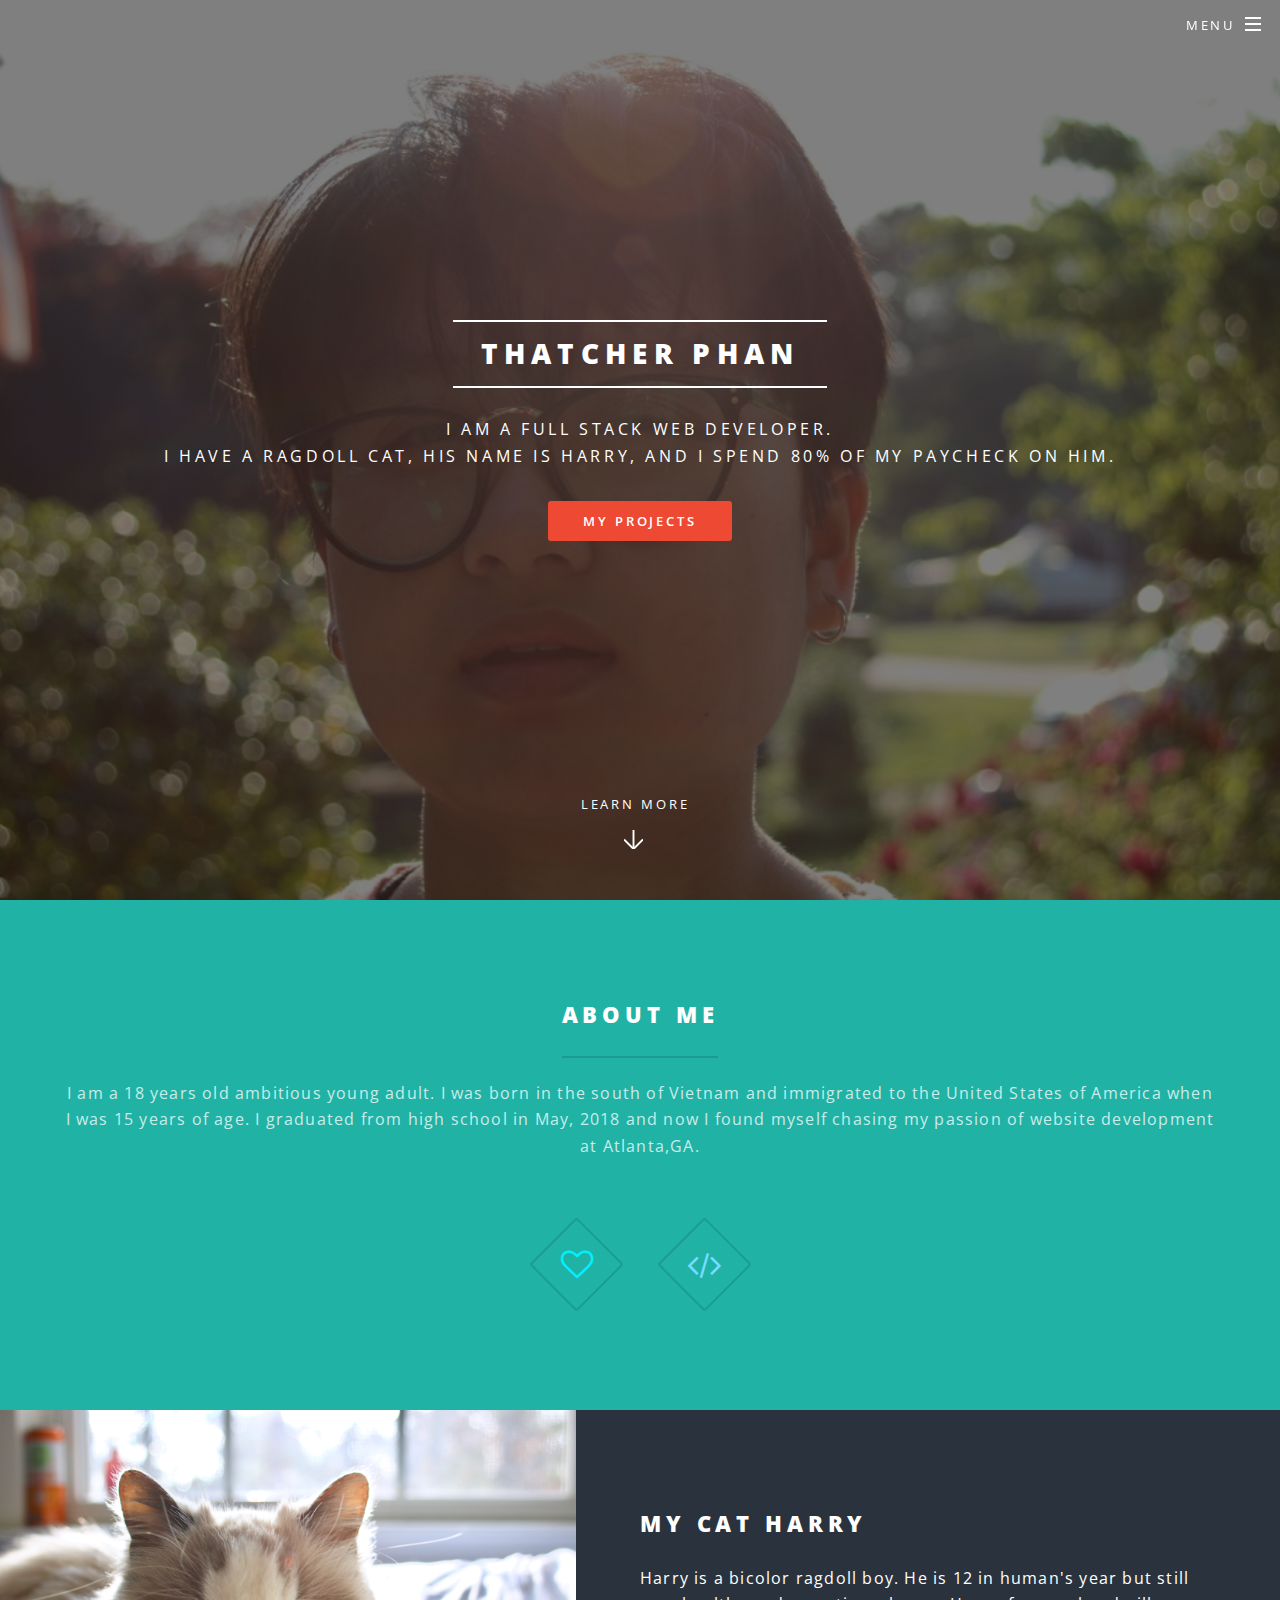
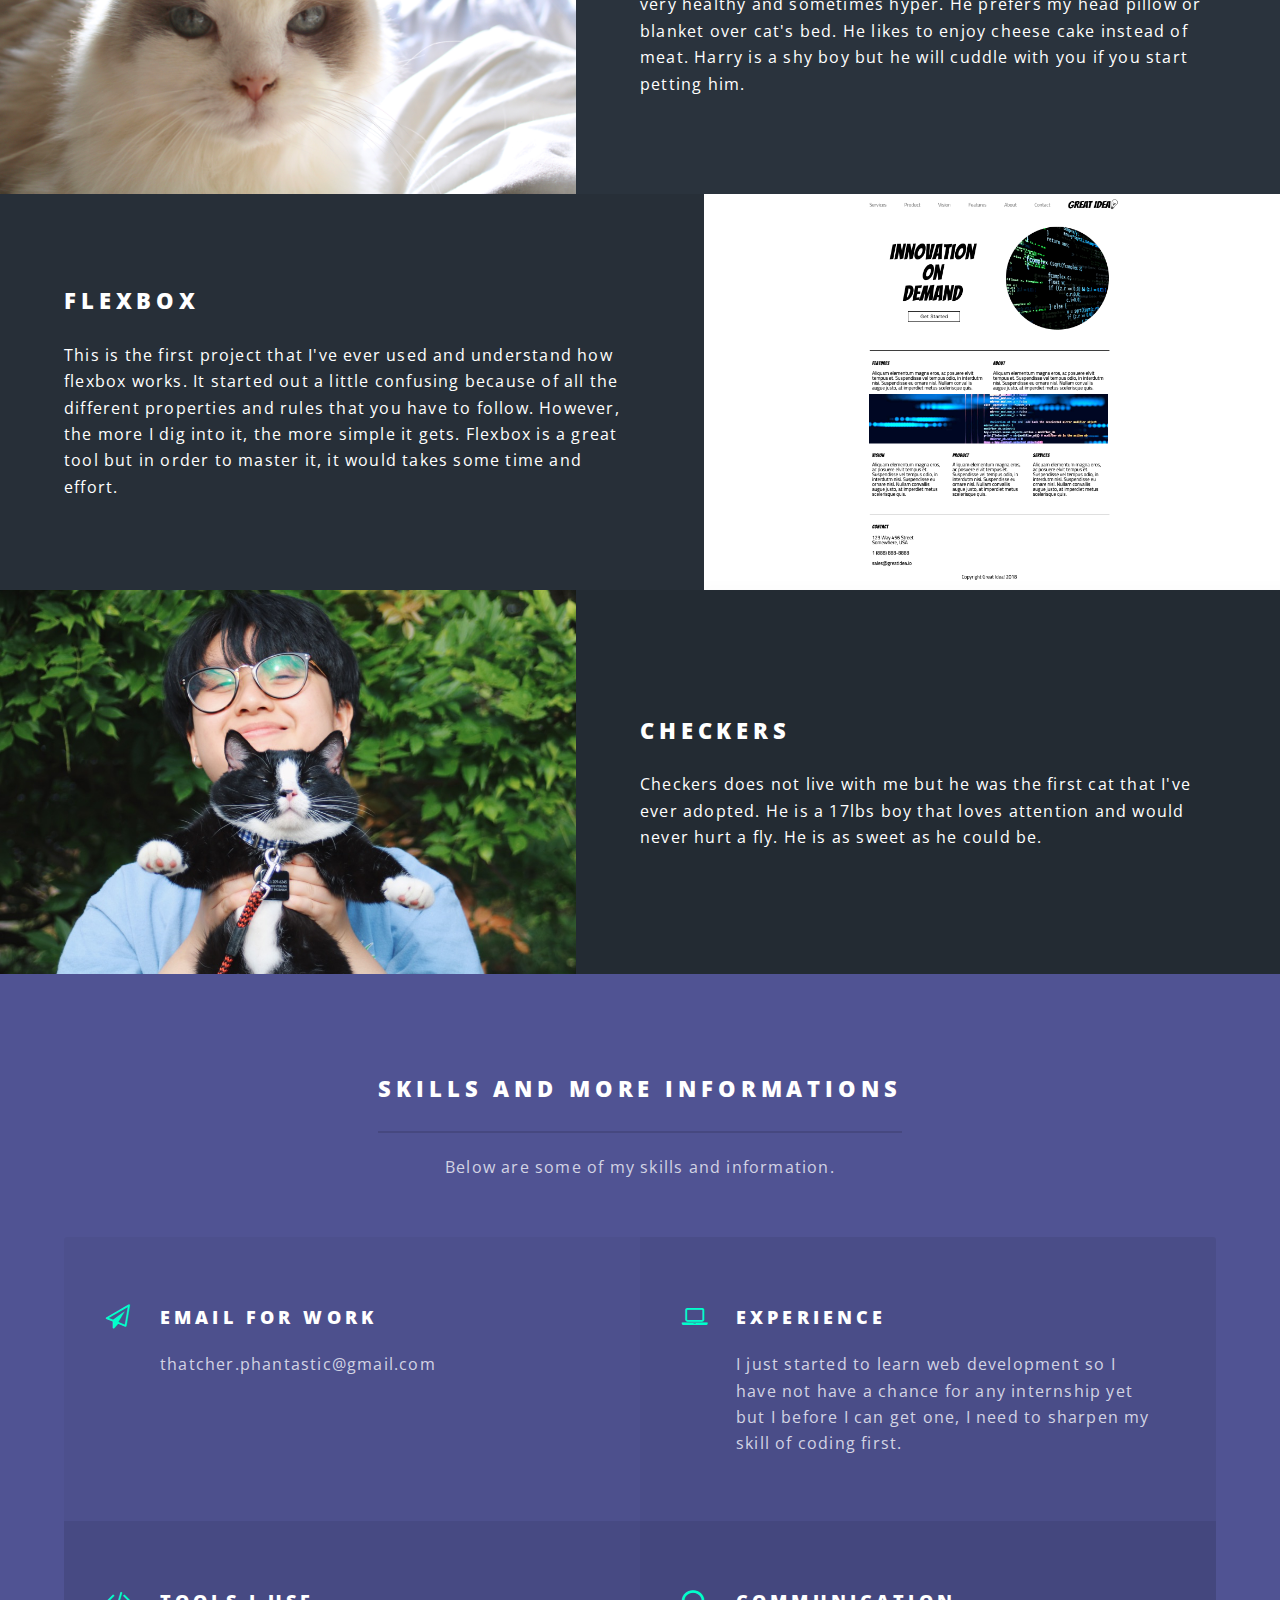
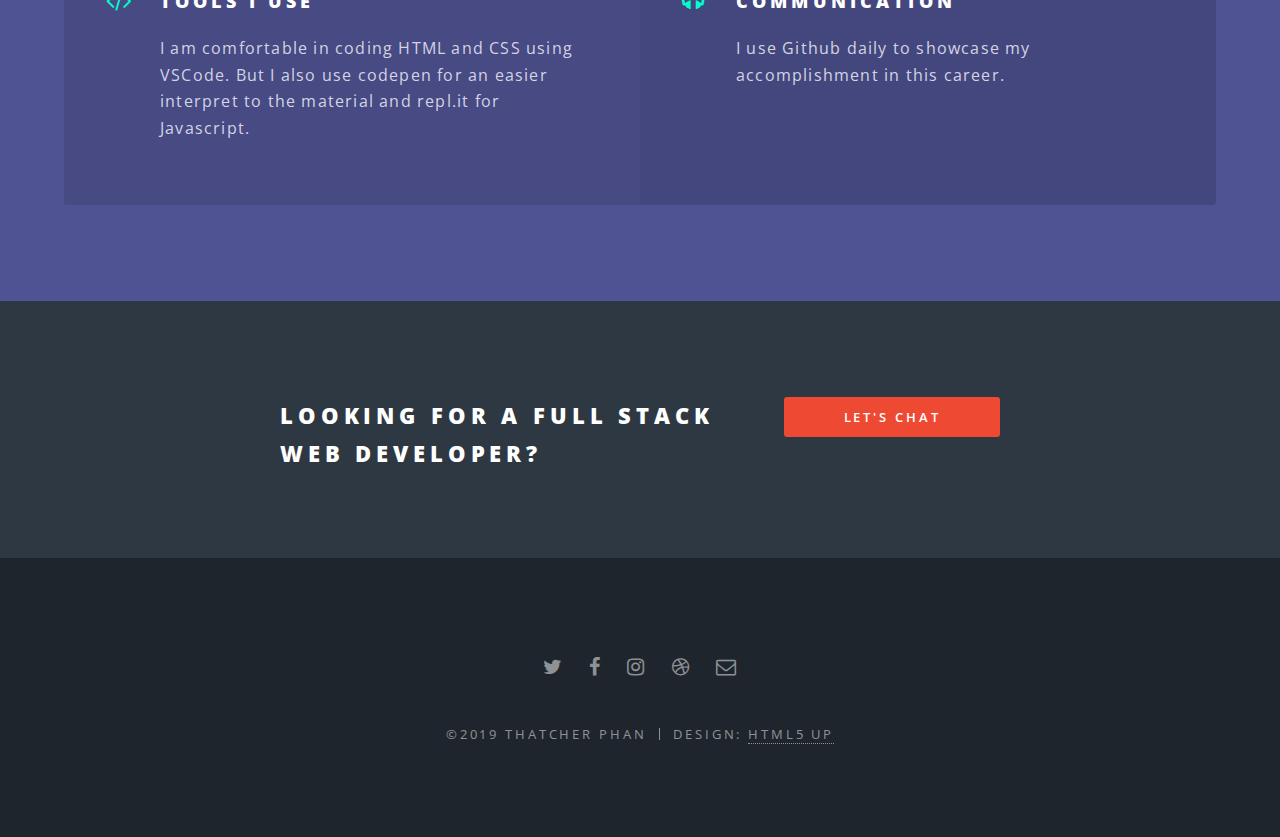
==== index.html @ 5a5aaff8 "moving folders" ====
<!DOCTYPE HTML>
<!--
	Spectral by HTML5 UP
	html5up.net | @ajlkn
	Free for personal and commercial use under the CCA 3.0 license (html5up.net/license)
-->
<html>
	<head>
		<title>Spectral by HTML5 UP</title>
		<meta charset="utf-8" />
		<meta name="viewport" content="width=device-width, initial-scale=1, user-scalable=no" />
		<link rel="stylesheet" href="assets/css/main.css" />
		<noscript><link rel="stylesheet" href="assets/css/noscript.css" /></noscript>
	</head>
	<body class="landing is-preload">

		<!-- Page Wrapper -->
			<div id="page-wrapper">

				<!-- Header -->
					<header id="header" class="alt">
						<h1><a href="index.html">Thatcher Phan</a></h1>
						<nav id="nav">
							<ul>
								<li class="special">
									<a href="#menu" class="menuToggle"><span>Menu</span></a>
									<div id="menu">
										<ul>
											<li><a href="index.html">About Me</a></li>
											<li><a href="generic.html">My Projects</a></li>
											<li><a href="elements.html">Contact Me</a></li>
											<!-- <li><a href="#">Sign Up</a></li>
											<li><a href="#">Log In</a></li> -->
										</ul>
									</div>
								</li>
							</ul>
						</nav>
					</header>

				<!-- Banner -->
					<section id="banner">
						<div class="inner">
							<h2>Thatcher Phan</h2>
							<p>I am a full stack web developer. <br />
							I have a ragdoll cat, his name is Harry, and I spend 80% of my paycheck on him.<br /></p>
							<ul class="actions special">
								<li><a href="#" class="button primary">My Projects</a></li>
							</ul>
						</div>
						<a href="#one" class="more scrolly">Learn More</a>
					</section>

				<!-- One -->
					<section id="one" class="wrapper style1 special">
						<div class="inner">
							<header class="major">
								<h2>About Me<br />
								</h2>
								<p>I am a 18 years old ambitious young adult. I was born in the south of Vietnam and immigrated to the United States of America when I was 15 years of age. I graduated from high school in May, 2018 and now I found myself chasing my passion of website development at Atlanta,GA. </p>
							</header>
							<ul class="icons major">
								<!-- <li><span class="icon fa-diamond major style1"><span class="label">Lorem</span></span></li> -->
								<li><span class="icon fa-heart-o major style2"><span class="label">Ipsum</span></span></li>
								<li><span class="icon fa-code major style3"><span class="label">Dolor</span></span></li>
							</ul>
						</div>
					</section>

				<!-- Two -->
					<section id="two" class="wrapper alt style2">
						<section class="spotlight">
							<div class="image"><img src="images/harry.JPG" alt="" /></div><div class="content">
								<h2>My cat Harry<br />
								</h2>
								<p>Harry is a bicolor ragdoll boy. He is 12 in human's year but still very healthy and sometimes hyper. He prefers my head pillow or blanket over cat's bed. He likes to enjoy cheese cake instead of meat. Harry is a shy boy but he will cuddle with you if you start petting him. </p>
							</div>
						</section>
						<section class="spotlight">
							<div class="image"><img src="images/1stproj.jpg" alt="" /></div><div class="content">
								<h2>Flexbox<br /></h2>
								<p>This is the first project that I've ever used and understand how flexbox works. It started out a little confusing because of all the different properties and rules that you have to follow. However, the more I dig into it, the more simple it gets. Flexbox is a great tool but in order to master it, it would takes some time and effort.</p>
							</div>
						</section>
						<section class="spotlight">
							<div class="image"><img src="images/checkers.jpg" alt="" /></div><div class="content">
								<h2>Checkers<br />
								</h2>
								<p>Checkers does not live with me but he was the first cat that I've ever adopted. He is a 17lbs boy that loves attention and would never hurt a fly. He is as sweet as he could be.</p>
							</div>
						</section>
					</section>

				<!-- Three -->
					<section id="three" class="wrapper style3 special">
						<div class="inner">
							<header class="major">
								<h2>Skills and More informations</h2>
								<p>Below are some of my skills and information.<br />
								</p>
							</header>
							<ul class="features">
								<li class="icon fa-paper-plane-o">
									<h3>Email for Work</h3>
									<p>thatcher.phantastic@gmail.com</p>
								</li>
								<li class="icon fa-laptop">
									<h3>Experience</h3>
									<p>I just started to learn web development so I have not have a chance for any internship yet but I before I can get one, I need to sharpen my skill of coding first.</p>
								</li>
								<li class="icon fa-code">
									<h3>Tools I Use </h3>
									<p>I am comfortable in coding HTML and CSS using VSCode. But I also use codepen for an easier interpret to the material and repl.it for Javascript.</p>
								</li>
								<li class="icon fa-headphones">
									<h3>Communication</h3>
									<p>I use Github daily to showcase my accomplishment in this career. </p>
								</li>
								<!-- <li class="icon fa-heart-o">
									<h3>Aenean Primis</h3>
									<p>Augue consectetur sed interdum imperdiet et ipsum. Mauris lorem tincidunt nullam amet leo Aenean ligula consequat consequat.</p>
								</li>
								<li class="icon fa-flag-o">
									<h3>Tortor Ut</h3>
									<p>Augue consectetur sed interdum imperdiet et ipsum. Mauris lorem tincidunt nullam amet leo Aenean ligula consequat consequat.</p>
								</li> -->
							</ul>
						</div>
					</section>

				<!-- CTA -->
					<section id="cta" class="wrapper style4">
						<div class="inner">
							<header>
								<h2>Looking for a full stack web developer?</h2>
								<!-- <p>Aliquam ut ex ut augue consectetur interdum endrerit imperdiet amet eleifend fringilla.</p> -->
							</header>
							<ul class="actions stacked">
								<li><a href="#" class="button fit primary">Let's Chat</a></li>
								<!-- <li><a href="#" class="button fit">Contact</a></li> -->
							</ul>
						</div>
					</section>

				<!-- Footer -->
					<footer id="footer">
						<ul class="icons">
							<li><a href="#" class="icon fa-twitter"><span class="label">Twitter</span></a></li>
							<li><a href="#" class="icon fa-facebook"><span class="label">Facebook</span></a></li>
							<li><a href="#" class="icon fa-instagram"><span class="label">Instagram</span></a></li>
							<li><a href="#" class="icon fa-dribbble"><span class="label">Dribbble</span></a></li>
							<li><a href="#" class="icon fa-envelope-o"><span class="label">Email</span></a></li>
						</ul>
						<ul class="copyright">
							<li>&copy;2019 Thatcher Phan</li><li>Design: <a href="http://html5up.net">HTML5 UP</a></li>
						</ul>
					</footer>

			</div>

		<!-- Scripts -->
			<script src="assets/js/jquery.min.js"></script>
			<script src="assets/js/jquery.scrollex.min.js"></script>
			<script src="assets/js/jquery.scrolly.min.js"></script>
			<script src="assets/js/browser.min.js"></script>
			<script src="assets/js/breakpoints.min.js"></script>
			<script src="assets/js/util.js"></script>
			<script src="assets/js/main.js"></script>

	</body>
</html>
---- assets/css/main.css ----
@import url(font-awesome.min.css);
@import url("https://fonts.googleapis.com/css?family=Open+Sans:400,400italic,600,600italic,800,800italic");

/*
	Spectral by HTML5 UP
	html5up.net | @ajlkn
	Free for personal and commercial use under the CCA 3.0 license (html5up.net/license)
*/

html, body, div, span, applet, object,
iframe, h1, h2, h3, h4, h5, h6, p, blockquote,
pre, a, abbr, acronym, address, big, cite,
code, del, dfn, em, img, ins, kbd, q, s, samp,
small, strike, strong, sub, sup, tt, var, b,
u, i, center, dl, dt, dd, ol, ul, li, fieldset,
form, label, legend, table, caption, tbody,
tfoot, thead, tr, th, td, article, aside,
canvas, details, embed, figure, figcaption,
footer, header, hgroup, menu, nav, output, ruby,
section, summary, time, mark, audio, video {
	margin: 0;
	padding: 0;
	border: 0;
	font-size: 100%;
	font: inherit;
	vertical-align: baseline;}

article, aside, details, figcaption, figure,
footer, header, hgroup, menu, nav, section {
	display: block;}

body {
	line-height: 1;
}

ol, ul {
	list-style: none;
}

blockquote, q {
	quotes: none;
}

	blockquote:before, blockquote:after, q:before, q:after {
		content: '';
		content: none;
	}

table {
	border-collapse: collapse;
	border-spacing: 0;
}

body {
	-webkit-text-size-adjust: none;
}

mark {
	background-color: transparent;
	color: inherit;
}

input::-moz-focus-inner {
	border: 0;
	padding: 0;
}

input, select, textarea {
	-moz-appearance: none;
	-webkit-appearance: none;
	-ms-appearance: none;
	appearance: none;
}

/* Basic */

	@-ms-viewport {
		width: device-width;
	}

	html {
		box-sizing: border-box;
	}

	*, *:before, *:after {
		box-sizing: inherit;
	}

	body {
		background: #2e3842;
	}

		body.is-preload *, body.is-preload *:before, body.is-preload *:after {
			-moz-animation: none !important;
			-webkit-animation: none !important;
			-ms-animation: none !important;
			animation: none !important;
			-moz-transition: none !important;
			-webkit-transition: none !important;
			-ms-transition: none !important;
			transition: none !important;
		}

	body, input, select, textarea {
		color: #fff;
		font-family: "Open Sans", Helvetica, sans-serif;
		font-size: 15pt;
		font-weight: 400;
		letter-spacing: 0.075em;
		line-height: 1.65em;
	}

		@media screen and (max-width: 1680px) {

			body, input, select, textarea {
				font-size: 13pt;
			}

		}

		@media screen and (max-width: 1280px) {

			body, input, select, textarea {
				font-size: 12pt;
			}

		}

		@media screen and (max-width: 736px) {

			body, input, select, textarea {
				font-size: 11pt;
				letter-spacing: 0.0375em;
			}

		}

	a {
		-moz-transition: color 0.2s ease, border-bottom-color 0.2s ease;
		-webkit-transition: color 0.2s ease, border-bottom-color 0.2s ease;
		-ms-transition: color 0.2s ease, border-bottom-color 0.2s ease;
		transition: color 0.2s ease, border-bottom-color 0.2s ease;
		border-bottom: dotted 1px;
		color: inherit;
		text-decoration: none;
	}

		a:hover {
			border-bottom-color: transparent;
		}

	strong, b {
		color: #fff;
		font-weight: 600;
	}

	em, i {
		font-style: italic;
	}

	p {
		margin: 0 0 2em 0;
	}

	h1, h2, h3, h4, h5, h6 {
		color: #fff;
		font-weight: 800;
		letter-spacing: 0.225em;
		line-height: 1em;
		margin: 0 0 1em 0;
		text-transform: uppercase;
	}

		h1 a, h2 a, h3 a, h4 a, h5 a, h6 a {
			color: inherit;
			text-decoration: none;
		}

	h2 {
		font-size: 1.35em;
		line-height: 1.75em;
	}

		@media screen and (max-width: 736px) {

			h2 {
				font-size: 1.1em;
				line-height: 1.65em;
			}

		}

	h3 {
		font-size: 1.15em;
		line-height: 1.75em;
	}

		@media screen and (max-width: 736px) {

			h3 {
				font-size: 1em;
				line-height: 1.65em;
			}

		}

	h4 {
		font-size: 1em;
		line-height: 1.5em;
	}

	h5 {
		font-size: 0.8em;
		line-height: 1.5em;
	}

	h6 {
		font-size: 0.7em;
		line-height: 1.5em;
	}

	sub {
		font-size: 0.8em;
		position: relative;
		top: 0.5em;
	}

	sup {
		font-size: 0.8em;
		position: relative;
		top: -0.5em;
	}

	hr {
		border: 0;
		border-bottom: solid 2px #fff;
		margin: 3em 0;
	}

		hr.major {
			margin: 4.5em 0;
		}

	blockquote {
		border-left: solid 4px #fff;
		font-style: italic;
		margin: 0 0 2em 0;
		padding: 0.5em 0 0.5em 2em;
	}

	code {
		background: rgba(144, 144, 144, 0.25);
		border-radius: 3px;
		font-family: "Courier New", monospace;
		font-size: 0.9em;
		letter-spacing: 0;
		margin: 0 0.25em;
		padding: 0.25em 0.65em;
	}

	pre {
		-webkit-overflow-scrolling: touch;
		font-family: "Courier New", monospace;
		font-size: 0.9em;
		margin: 0 0 2em 0;
	}

		pre code {
			display: block;
			line-height: 1.75em;
			padding: 1em 1.5em;
			overflow-x: auto;
		}

	.align-left {
		text-align: left;
	}

	.align-center {
		text-align: center;
	}

	.align-right {
		text-align: right;
	}

/* Row */

	.row {
		display: flex;
		flex-wrap: wrap;
		box-sizing: border-box;
		align-items: stretch;
	}

		.row > * {
			box-sizing: border-box;
		}

		.row.gtr-uniform > * > :last-child {
			margin-bottom: 0;
		}

		.row.aln-left {
			justify-content: flex-start;
		}

		.row.aln-center {
			justify-content: center;
		}

		.row.aln-right {
			justify-content: flex-end;
		}

		.row.aln-top {
			align-items: flex-start;
		}

		.row.aln-middle {
			align-items: center;
		}

		.row.aln-bottom {
			align-items: flex-end;
		}

		.row > .imp {
			order: -1;
		}

		.row > .col-1 {
			width: 8.3333333333%;
		}

		.row > .off-1 {
			margin-left: 8.3333333333%;
		}

		.row > .col-2 {
			width: 16.6666666667%;
		}

		.row > .off-2 {
			margin-left: 16.6666666667%;
		}

		.row > .col-3 {
			width: 25%;
		}

		.row > .off-3 {
			margin-left: 25%;
		}

		.row > .col-4 {
			width: 33.3333333333%;
		}

		.row > .off-4 {
			margin-left: 33.3333333333%;
		}

		.row > .col-5 {
			width: 41.6666666667%;
		}

		.row > .off-5 {
			margin-left: 41.6666666667%;
		}

		.row > .col-6 {
			width: 50%;
		}

		.row > .off-6 {
			margin-left: 50%;
		}

		.row > .col-7 {
			width: 58.3333333333%;
		}

		.row > .off-7 {
			margin-left: 58.3333333333%;
		}

		.row > .col-8 {
			width: 66.6666666667%;
		}

		.row > .off-8 {
			margin-left: 66.6666666667%;
		}

		.row > .col-9 {
			width: 75%;
		}

		.row > .off-9 {
			margin-left: 75%;
		}

		.row > .col-10 {
			width: 83.3333333333%;
		}

		.row > .off-10 {
			margin-left: 83.3333333333%;
		}

		.row > .col-11 {
			width: 91.6666666667%;
		}

		.row > .off-11 {
			margin-left: 91.6666666667%;
		}

		.row > .col-12 {
			width: 100%;
		}

		.row > .off-12 {
			margin-left: 100%;
		}

		.row.gtr-0 {
			margin-top: 0;
			margin-left: 0em;
		}

			.row.gtr-0 > * {
				padding: 0 0 0 0em;
			}

			.row.gtr-0.gtr-uniform {
				margin-top: 0em;
			}

				.row.gtr-0.gtr-uniform > * {
					padding-top: 0em;
				}

		.row.gtr-25 {
			margin-top: 0;
			margin-left: -0.375em;
		}

			.row.gtr-25 > * {
				padding: 0 0 0 0.375em;
			}

			.row.gtr-25.gtr-uniform {
				margin-top: -0.375em;
			}

				.row.gtr-25.gtr-uniform > * {
					padding-top: 0.375em;
				}

		.row.gtr-50 {
			margin-top: 0;
			margin-left: -0.75em;
		}

			.row.gtr-50 > * {
				padding: 0 0 0 0.75em;
			}

			.row.gtr-50.gtr-uniform {
				margin-top: -0.75em;
			}

				.row.gtr-50.gtr-uniform > * {
					padding-top: 0.75em;
				}

		.row {
			margin-top: 0;
			margin-left: -1.5em;
		}

			.row > * {
				padding: 0 0 0 1.5em;
			}

			.row.gtr-uniform {
				margin-top: -1.5em;
			}

				.row.gtr-uniform > * {
					padding-top: 1.5em;
				}

		.row.gtr-150 {
			margin-top: 0;
			margin-left: -2.25em;
		}

			.row.gtr-150 > * {
				padding: 0 0 0 2.25em;
			}

			.row.gtr-150.gtr-uniform {
				margin-top: -2.25em;
			}

				.row.gtr-150.gtr-uniform > * {
					padding-top: 2.25em;
				}

		.row.gtr-200 {
			margin-top: 0;
			margin-left: -3em;
		}

			.row.gtr-200 > * {
				padding: 0 0 0 3em;
			}

			.row.gtr-200.gtr-uniform {
				margin-top: -3em;
			}

				.row.gtr-200.gtr-uniform > * {
					padding-top: 3em;
				}

		@media screen and (max-width: 1680px) {

			.row {
				display: flex;
				flex-wrap: wrap;
				box-sizing: border-box;
				align-items: stretch;
			}

				.row > * {
					box-sizing: border-box;
				}

				.row.gtr-uniform > * > :last-child {
					margin-bottom: 0;
				}

				.row.aln-left {
					justify-content: flex-start;
				}

				.row.aln-center {
					justify-content: center;
				}

				.row.aln-right {
					justify-content: flex-end;
				}

				.row.aln-top {
					align-items: flex-start;
				}

				.row.aln-middle {
					align-items: center;
				}

				.row.aln-bottom {
					align-items: flex-end;
				}

				.row > .imp-xlarge {
					order: -1;
				}

				.row > .col-1-xlarge {
					width: 8.3333333333%;
				}

				.row > .off-1-xlarge {
					margin-left: 8.3333333333%;
				}

				.row > .col-2-xlarge {
					width: 16.6666666667%;
				}

				.row > .off-2-xlarge {
					margin-left: 16.6666666667%;
				}

				.row > .col-3-xlarge {
					width: 25%;
				}

				.row > .off-3-xlarge {
					margin-left: 25%;
				}

				.row > .col-4-xlarge {
					width: 33.3333333333%;
				}

				.row > .off-4-xlarge {
					margin-left: 33.3333333333%;
				}

				.row > .col-5-xlarge {
					width: 41.6666666667%;
				}

				.row > .off-5-xlarge {
					margin-left: 41.6666666667%;
				}

				.row > .col-6-xlarge {
					width: 50%;
				}

				.row > .off-6-xlarge {
					margin-left: 50%;
				}

				.row > .col-7-xlarge {
					width: 58.3333333333%;
				}

				.row > .off-7-xlarge {
					margin-left: 58.3333333333%;
				}

				.row > .col-8-xlarge {
					width: 66.6666666667%;
				}

				.row > .off-8-xlarge {
					margin-left: 66.6666666667%;
				}

				.row > .col-9-xlarge {
					width: 75%;
				}

				.row > .off-9-xlarge {
					margin-left: 75%;
				}

				.row > .col-10-xlarge {
					width: 83.3333333333%;
				}

				.row > .off-10-xlarge {
					margin-left: 83.3333333333%;
				}

				.row > .col-11-xlarge {
					width: 91.6666666667%;
				}

				.row > .off-11-xlarge {
					margin-left: 91.6666666667%;
				}

				.row > .col-12-xlarge {
					width: 100%;
				}

				.row > .off-12-xlarge {
					margin-left: 100%;
				}

				.row.gtr-0 {
					margin-top: 0;
					margin-left: 0em;
				}

					.row.gtr-0 > * {
						padding: 0 0 0 0em;
					}

					.row.gtr-0.gtr-uniform {
						margin-top: 0em;
					}

						.row.gtr-0.gtr-uniform > * {
							padding-top: 0em;
						}

				.row.gtr-25 {
					margin-top: 0;
					margin-left: -0.375em;
				}

					.row.gtr-25 > * {
						padding: 0 0 0 0.375em;
					}

					.row.gtr-25.gtr-uniform {
						margin-top: -0.375em;
					}

						.row.gtr-25.gtr-uniform > * {
							padding-top: 0.375em;
						}

				.row.gtr-50 {
					margin-top: 0;
					margin-left: -0.75em;
				}

					.row.gtr-50 > * {
						padding: 0 0 0 0.75em;
					}

					.row.gtr-50.gtr-uniform {
						margin-top: -0.75em;
					}

						.row.gtr-50.gtr-uniform > * {
							padding-top: 0.75em;
						}

				.row {
					margin-top: 0;
					margin-left: -1.5em;
				}

					.row > * {
						padding: 0 0 0 1.5em;
					}

					.row.gtr-uniform {
						margin-top: -1.5em;
					}

						.row.gtr-uniform > * {
							padding-top: 1.5em;
						}

				.row.gtr-150 {
					margin-top: 0;
					margin-left: -2.25em;
				}

					.row.gtr-150 > * {
						padding: 0 0 0 2.25em;
					}

					.row.gtr-150.gtr-uniform {
						margin-top: -2.25em;
					}

						.row.gtr-150.gtr-uniform > * {
							padding-top: 2.25em;
						}

				.row.gtr-200 {
					margin-top: 0;
					margin-left: -3em;
				}

					.row.gtr-200 > * {
						padding: 0 0 0 3em;
					}

					.row.gtr-200.gtr-uniform {
						margin-top: -3em;
					}

						.row.gtr-200.gtr-uniform > * {
							padding-top: 3em;
						}

		}

		@media screen and (max-width: 1280px) {

			.row {
				display: flex;
				flex-wrap: wrap;
				box-sizing: border-box;
				align-items: stretch;
			}

				.row > * {
					box-sizing: border-box;
				}

				.row.gtr-uniform > * > :last-child {
					margin-bottom: 0;
				}

				.row.aln-left {
					justify-content: flex-start;
				}

				.row.aln-center {
					justify-content: center;
				}

				.row.aln-right {
					justify-content: flex-end;
				}

				.row.aln-top {
					align-items: flex-start;
				}

				.row.aln-middle {
					align-items: center;
				}

				.row.aln-bottom {
					align-items: flex-end;
				}

				.row > .imp-large {
					order: -1;
				}

				.row > .col-1-large {
					width: 8.3333333333%;
				}

				.row > .off-1-large {
					margin-left: 8.3333333333%;
				}

				.row > .col-2-large {
					width: 16.6666666667%;
				}

				.row > .off-2-large {
					margin-left: 16.6666666667%;
				}

				.row > .col-3-large {
					width: 25%;
				}

				.row > .off-3-large {
					margin-left: 25%;
				}

				.row > .col-4-large {
					width: 33.3333333333%;
				}

				.row > .off-4-large {
					margin-left: 33.3333333333%;
				}

				.row > .col-5-large {
					width: 41.6666666667%;
				}

				.row > .off-5-large {
					margin-left: 41.6666666667%;
				}

				.row > .col-6-large {
					width: 50%;
				}

				.row > .off-6-large {
					margin-left: 50%;
				}

				.row > .col-7-large {
					width: 58.3333333333%;
				}

				.row > .off-7-large {
					margin-left: 58.3333333333%;
				}

				.row > .col-8-large {
					width: 66.6666666667%;
				}

				.row > .off-8-large {
					margin-left: 66.6666666667%;
				}

				.row > .col-9-large {
					width: 75%;
				}

				.row > .off-9-large {
					margin-left: 75%;
				}

				.row > .col-10-large {
					width: 83.3333333333%;
				}

				.row > .off-10-large {
					margin-left: 83.3333333333%;
				}

				.row > .col-11-large {
					width: 91.6666666667%;
				}

				.row > .off-11-large {
					margin-left: 91.6666666667%;
				}

				.row > .col-12-large {
					width: 100%;
				}

				.row > .off-12-large {
					margin-left: 100%;
				}

				.row.gtr-0 {
					margin-top: 0;
					margin-left: 0em;
				}

					.row.gtr-0 > * {
						padding: 0 0 0 0em;
					}

					.row.gtr-0.gtr-uniform {
						margin-top: 0em;
					}

						.row.gtr-0.gtr-uniform > * {
							padding-top: 0em;
						}

				.row.gtr-25 {
					margin-top: 0;
					margin-left: -0.375em;
				}

					.row.gtr-25 > * {
						padding: 0 0 0 0.375em;
					}

					.row.gtr-25.gtr-uniform {
						margin-top: -0.375em;
					}

						.row.gtr-25.gtr-uniform > * {
							padding-top: 0.375em;
						}

				.row.gtr-50 {
					margin-top: 0;
					margin-left: -0.75em;
				}

					.row.gtr-50 > * {
						padding: 0 0 0 0.75em;
					}

					.row.gtr-50.gtr-uniform {
						margin-top: -0.75em;
					}

						.row.gtr-50.gtr-uniform > * {
							padding-top: 0.75em;
						}

				.row {
					margin-top: 0;
					margin-left: -1.5em;
				}

					.row > * {
						padding: 0 0 0 1.5em;
					}

					.row.gtr-uniform {
						margin-top: -1.5em;
					}

						.row.gtr-uniform > * {
							padding-top: 1.5em;
						}

				.row.gtr-150 {
					margin-top: 0;
					margin-left: -2.25em;
				}

					.row.gtr-150 > * {
						padding: 0 0 0 2.25em;
					}

					.row.gtr-150.gtr-uniform {
						margin-top: -2.25em;
					}

						.row.gtr-150.gtr-uniform > * {
							padding-top: 2.25em;
						}

				.row.gtr-200 {
					margin-top: 0;
					margin-left: -3em;
				}

					.row.gtr-200 > * {
						padding: 0 0 0 3em;
					}

					.row.gtr-200.gtr-uniform {
						margin-top: -3em;
					}

						.row.gtr-200.gtr-uniform > * {
							padding-top: 3em;
						}

		}

		@media screen and (max-width: 980px) {

			.row {
				display: flex;
				flex-wrap: wrap;
				box-sizing: border-box;
				align-items: stretch;
			}

				.row > * {
					box-sizing: border-box;
				}

				.row.gtr-uniform > * > :last-child {
					margin-bottom: 0;
				}

				.row.aln-left {
					justify-content: flex-start;
				}

				.row.aln-center {
					justify-content: center;
				}

				.row.aln-right {
					justify-content: flex-end;
				}

				.row.aln-top {
					align-items: flex-start;
				}

				.row.aln-middle {
					align-items: center;
				}

				.row.aln-bottom {
					align-items: flex-end;
				}

				.row > .imp-medium {
					order: -1;
				}

				.row > .col-1-medium {
					width: 8.3333333333%;
				}

				.row > .off-1-medium {
					margin-left: 8.3333333333%;
				}

				.row > .col-2-medium {
					width: 16.6666666667%;
				}

				.row > .off-2-medium {
					margin-left: 16.6666666667%;
				}

				.row > .col-3-medium {
					width: 25%;
				}

				.row > .off-3-medium {
					margin-left: 25%;
				}

				.row > .col-4-medium {
					width: 33.3333333333%;
				}

				.row > .off-4-medium {
					margin-left: 33.3333333333%;
				}

				.row > .col-5-medium {
					width: 41.6666666667%;
				}

				.row > .off-5-medium {
					margin-left: 41.6666666667%;
				}

				.row > .col-6-medium {
					width: 50%;
				}

				.row > .off-6-medium {
					margin-left: 50%;
				}

				.row > .col-7-medium {
					width: 58.3333333333%;
				}

				.row > .off-7-medium {
					margin-left: 58.3333333333%;
				}

				.row > .col-8-medium {
					width: 66.6666666667%;
				}

				.row > .off-8-medium {
					margin-left: 66.6666666667%;
				}

				.row > .col-9-medium {
					width: 75%;
				}

				.row > .off-9-medium {
					margin-left: 75%;
				}

				.row > .col-10-medium {
					width: 83.3333333333%;
				}

				.row > .off-10-medium {
					margin-left: 83.3333333333%;
				}

				.row > .col-11-medium {
					width: 91.6666666667%;
				}

				.row > .off-11-medium {
					margin-left: 91.6666666667%;
				}

				.row > .col-12-medium {
					width: 100%;
				}

				.row > .off-12-medium {
					margin-left: 100%;
				}

				.row.gtr-0 {
					margin-top: 0;
					margin-left: 0em;
				}

					.row.gtr-0 > * {
						padding: 0 0 0 0em;
					}

					.row.gtr-0.gtr-uniform {
						margin-top: 0em;
					}

						.row.gtr-0.gtr-uniform > * {
							padding-top: 0em;
						}

				.row.gtr-25 {
					margin-top: 0;
					margin-left: -0.375em;
				}

					.row.gtr-25 > * {
						padding: 0 0 0 0.375em;
					}

					.row.gtr-25.gtr-uniform {
						margin-top: -0.375em;
					}

						.row.gtr-25.gtr-uniform > * {
							padding-top: 0.375em;
						}

				.row.gtr-50 {
					margin-top: 0;
					margin-left: -0.75em;
				}

					.row.gtr-50 > * {
						padding: 0 0 0 0.75em;
					}

					.row.gtr-50.gtr-uniform {
						margin-top: -0.75em;
					}

						.row.gtr-50.gtr-uniform > * {
							padding-top: 0.75em;
						}

				.row {
					margin-top: 0;
					margin-left: -1.5em;
				}

					.row > * {
						padding: 0 0 0 1.5em;
					}

					.row.gtr-uniform {
						margin-top: -1.5em;
					}

						.row.gtr-uniform > * {
							padding-top: 1.5em;
						}

				.row.gtr-150 {
					margin-top: 0;
					margin-left: -2.25em;
				}

					.row.gtr-150 > * {
						padding: 0 0 0 2.25em;
					}

					.row.gtr-150.gtr-uniform {
						margin-top: -2.25em;
					}

						.row.gtr-150.gtr-uniform > * {
							padding-top: 2.25em;
						}

				.row.gtr-200 {
					margin-top: 0;
					margin-left: -3em;
				}

					.row.gtr-200 > * {
						padding: 0 0 0 3em;
					}

					.row.gtr-200.gtr-uniform {
						margin-top: -3em;
					}

						.row.gtr-200.gtr-uniform > * {
							padding-top: 3em;
						}

		}

		@media screen and (max-width: 736px) {

			.row {
				display: flex;
				flex-wrap: wrap;
				box-sizing: border-box;
				align-items: stretch;
			}

				.row > * {
					box-sizing: border-box;
				}

				.row.gtr-uniform > * > :last-child {
					margin-bottom: 0;
				}

				.row.aln-left {
					justify-content: flex-start;
				}

				.row.aln-center {
					justify-content: center;
				}

				.row.aln-right {
					justify-content: flex-end;
				}

				.row.aln-top {
					align-items: flex-start;
				}

				.row.aln-middle {
					align-items: center;
				}

				.row.aln-bottom {
					align-items: flex-end;
				}

				.row > .imp-small {
					order: -1;
				}

				.row > .col-1-small {
					width: 8.3333333333%;
				}

				.row > .off-1-small {
					margin-left: 8.3333333333%;
				}

				.row > .col-2-small {
					width: 16.6666666667%;
				}

				.row > .off-2-small {
					margin-left: 16.6666666667%;
				}

				.row > .col-3-small {
					width: 25%;
				}

				.row > .off-3-small {
					margin-left: 25%;
				}

				.row > .col-4-small {
					width: 33.3333333333%;
				}

				.row > .off-4-small {
					margin-left: 33.3333333333%;
				}

				.row > .col-5-small {
					width: 41.6666666667%;
				}

				.row > .off-5-small {
					margin-left: 41.6666666667%;
				}

				.row > .col-6-small {
					width: 50%;
				}

				.row > .off-6-small {
					margin-left: 50%;
				}

				.row > .col-7-small {
					width: 58.3333333333%;
				}

				.row > .off-7-small {
					margin-left: 58.3333333333%;
				}

				.row > .col-8-small {
					width: 66.6666666667%;
				}

				.row > .off-8-small {
					margin-left: 66.6666666667%;
				}

				.row > .col-9-small {
					width: 75%;
				}

				.row > .off-9-small {
					margin-left: 75%;
				}

				.row > .col-10-small {
					width: 83.3333333333%;
				}

				.row > .off-10-small {
					margin-left: 83.3333333333%;
				}

				.row > .col-11-small {
					width: 91.6666666667%;
				}

				.row > .off-11-small {
					margin-left: 91.6666666667%;
				}

				.row > .col-12-small {
					width: 100%;
				}

				.row > .off-12-small {
					margin-left: 100%;
				}

				.row.gtr-0 {
					margin-top: 0;
					margin-left: 0em;
				}

					.row.gtr-0 > * {
						padding: 0 0 0 0em;
					}

					.row.gtr-0.gtr-uniform {
						margin-top: 0em;
					}

						.row.gtr-0.gtr-uniform > * {
							padding-top: 0em;
						}

				.row.gtr-25 {
					margin-top: 0;
					margin-left: -0.375em;
				}

					.row.gtr-25 > * {
						padding: 0 0 0 0.375em;
					}

					.row.gtr-25.gtr-uniform {
						margin-top: -0.375em;
					}

						.row.gtr-25.gtr-uniform > * {
							padding-top: 0.375em;
						}

				.row.gtr-50 {
					margin-top: 0;
					margin-left: -0.75em;
				}

					.row.gtr-50 > * {
						padding: 0 0 0 0.75em;
					}

					.row.gtr-50.gtr-uniform {
						margin-top: -0.75em;
					}

						.row.gtr-50.gtr-uniform > * {
							padding-top: 0.75em;
						}

				.row {
					margin-top: 0;
					margin-left: -1.5em;
				}

					.row > * {
						padding: 0 0 0 1.5em;
					}

					.row.gtr-uniform {
						margin-top: -1.5em;
					}

						.row.gtr-uniform > * {
							padding-top: 1.5em;
						}

				.row.gtr-150 {
					margin-top: 0;
					margin-left: -2.25em;
				}

					.row.gtr-150 > * {
						padding: 0 0 0 2.25em;
					}

					.row.gtr-150.gtr-uniform {
						margin-top: -2.25em;
					}

						.row.gtr-150.gtr-uniform > * {
							padding-top: 2.25em;
						}

				.row.gtr-200 {
					margin-top: 0;
					margin-left: -3em;
				}

					.row.gtr-200 > * {
						padding: 0 0 0 3em;
					}

					.row.gtr-200.gtr-uniform {
						margin-top: -3em;
					}

						.row.gtr-200.gtr-uniform > * {
							padding-top: 3em;
						}

		}

		@media screen and (max-width: 480px) {

			.row {
				display: flex;
				flex-wrap: wrap;
				box-sizing: border-box;
				align-items: stretch;
			}

				.row > * {
					box-sizing: border-box;
				}

				.row.gtr-uniform > * > :last-child {
					margin-bottom: 0;
				}

				.row.aln-left {
					justify-content: flex-start;
				}

				.row.aln-center {
					justify-content: center;
				}

				.row.aln-right {
					justify-content: flex-end;
				}

				.row.aln-top {
					align-items: flex-start;
				}

				.row.aln-middle {
					align-items: center;
				}

				.row.aln-bottom {
					align-items: flex-end;
				}

				.row > .imp-xsmall {
					order: -1;
				}

				.row > .col-1-xsmall {
					width: 8.3333333333%;
				}

				.row > .off-1-xsmall {
					margin-left: 8.3333333333%;
				}

				.row > .col-2-xsmall {
					width: 16.6666666667%;
				}

				.row > .off-2-xsmall {
					margin-left: 16.6666666667%;
				}

				.row > .col-3-xsmall {
					width: 25%;
				}

				.row > .off-3-xsmall {
					margin-left: 25%;
				}

				.row > .col-4-xsmall {
					width: 33.3333333333%;
				}

				.row > .off-4-xsmall {
					margin-left: 33.3333333333%;
				}

				.row > .col-5-xsmall {
					width: 41.6666666667%;
				}

				.row > .off-5-xsmall {
					margin-left: 41.6666666667%;
				}

				.row > .col-6-xsmall {
					width: 50%;
				}

				.row > .off-6-xsmall {
					margin-left: 50%;
				}

				.row > .col-7-xsmall {
					width: 58.3333333333%;
				}

				.row > .off-7-xsmall {
					margin-left: 58.3333333333%;
				}

				.row > .col-8-xsmall {
					width: 66.6666666667%;
				}

				.row > .off-8-xsmall {
					margin-left: 66.6666666667%;
				}

				.row > .col-9-xsmall {
					width: 75%;
				}

				.row > .off-9-xsmall {
					margin-left: 75%;
				}

				.row > .col-10-xsmall {
					width: 83.3333333333%;
				}

				.row > .off-10-xsmall {
					margin-left: 83.3333333333%;
				}

				.row > .col-11-xsmall {
					width: 91.6666666667%;
				}

				.row > .off-11-xsmall {
					margin-left: 91.6666666667%;
				}

				.row > .col-12-xsmall {
					width: 100%;
				}

				.row > .off-12-xsmall {
					margin-left: 100%;
				}

				.row.gtr-0 {
					margin-top: 0;
					margin-left: 0em;
				}

					.row.gtr-0 > * {
						padding: 0 0 0 0em;
					}

					.row.gtr-0.gtr-uniform {
						margin-top: 0em;
					}

						.row.gtr-0.gtr-uniform > * {
							padding-top: 0em;
						}

				.row.gtr-25 {
					margin-top: 0;
					margin-left: -0.375em;
				}

					.row.gtr-25 > * {
						padding: 0 0 0 0.375em;
					}

					.row.gtr-25.gtr-uniform {
						margin-top: -0.375em;
					}

						.row.gtr-25.gtr-uniform > * {
							padding-top: 0.375em;
						}

				.row.gtr-50 {
					margin-top: 0;
					margin-left: -0.75em;
				}

					.row.gtr-50 > * {
						padding: 0 0 0 0.75em;
					}

					.row.gtr-50.gtr-uniform {
						margin-top: -0.75em;
					}

						.row.gtr-50.gtr-uniform > * {
							padding-top: 0.75em;
						}

				.row {
					margin-top: 0;
					margin-left: -1.5em;
				}

					.row > * {
						padding: 0 0 0 1.5em;
					}

					.row.gtr-uniform {
						margin-top: -1.5em;
					}

						.row.gtr-uniform > * {
							padding-top: 1.5em;
						}

				.row.gtr-150 {
					margin-top: 0;
					margin-left: -2.25em;
				}

					.row.gtr-150 > * {
						padding: 0 0 0 2.25em;
					}

					.row.gtr-150.gtr-uniform {
						margin-top: -2.25em;
					}

						.row.gtr-150.gtr-uniform > * {
							padding-top: 2.25em;
						}

				.row.gtr-200 {
					margin-top: 0;
					margin-left: -3em;
				}

					.row.gtr-200 > * {
						padding: 0 0 0 3em;
					}

					.row.gtr-200.gtr-uniform {
						margin-top: -3em;
					}

						.row.gtr-200.gtr-uniform > * {
							padding-top: 3em;
						}

		}

/* Section/Article */

	section.special, article.special {
		text-align: center;
	}

	header p {
		color: rgba(255, 255, 255, 0.5);
		position: relative;
		top: -0.25em;
	}

	header h3 + p {
		font-size: 1.1em;
	}

	header h4 + p,
	header h5 + p,
	header h6 + p {
		font-size: 0.9em;
	}

	header.major {
		margin: 0 0 3.5em 0;
	}

		header.major h2, header.major h3, header.major h4, header.major h5, header.major h6 {
			border-bottom: solid 2px #fff;
			display: inline-block;
			padding-bottom: 1em;
			position: relative;
		}

			header.major h2:after, header.major h3:after, header.major h4:after, header.major h5:after, header.major h6:after {
				content: '';
				display: block;
				height: 1px;
			}

		header.major p {
			color: #fff;
			top: 0;
		}

		@media screen and (max-width: 736px) {

			header.major {
				margin: 0 0 2em 0;
			}

		}

	@media screen and (max-width: 980px) {

		header br {
			display: none;
		}

	}

/* Form */

	form {
		margin: 0 0 2em 0;
	}

	label {
		color: #fff;
		display: block;
		font-size: 0.9em;
		font-weight: 600;
		margin: 0 0 1em 0;
	}

	input[type="text"],
	input[type="password"],
	input[type="email"],
	select,
	textarea {
		-moz-appearance: none;
		-webkit-appearance: none;
		-ms-appearance: none;
		appearance: none;
		background-color: rgba(144, 144, 144, 0.25);
		border-radius: 3px;
		border: none;
		color: inherit;
		display: block;
		outline: 0;
		padding: 0 1em;
		text-decoration: none;
		width: 100%;
	}

		input[type="text"]:invalid,
		input[type="password"]:invalid,
		input[type="email"]:invalid,
		select:invalid,
		textarea:invalid {
			box-shadow: none;
		}

		input[type="text"]:focus,
		input[type="password"]:focus,
		input[type="email"]:focus,
		select:focus,
		textarea:focus {
			box-shadow: 0 0 0 2px #21b2a6;
		}

	select {
		background-size: 1.25em;
		background-repeat: no-repeat;
		background-position: calc(100% - 1em) center;
		height: 2.75em;
		padding-right: 2.75em;
		text-overflow: ellipsis;
	}

		select:focus::-ms-value {
			background-color: transparent;
		}

		select::-ms-expand {
			display: none;
		}

	input[type="text"],
	input[type="password"],
	input[type="email"],
	select {
		height: 2.75em;
	}

	textarea {
		padding: 0.75em 1em;
	}

	input[type="checkbox"],
	input[type="radio"] {
		-moz-appearance: none;
		-webkit-appearance: none;
		-ms-appearance: none;
		appearance: none;
		display: block;
		float: left;
		margin-right: -2em;
		opacity: 0;
		width: 1em;
		z-index: -1;
	}

		input[type="checkbox"] + label,
		input[type="radio"] + label {
			text-decoration: none;
			color: #fff;
			cursor: pointer;
			display: inline-block;
			font-size: 1em;
			font-weight: 400;
			padding-left: 2.4em;
			padding-right: 0.75em;
			position: relative;
		}

			input[type="checkbox"] + label:before,
			input[type="radio"] + label:before {
				-moz-osx-font-smoothing: grayscale;
				-webkit-font-smoothing: antialiased;
				font-family: FontAwesome;
				font-style: normal;
				font-weight: normal;
				text-transform: none !important;
			}

			input[type="checkbox"] + label:before,
			input[type="radio"] + label:before {
				background: rgba(144, 144, 144, 0.25);
				border-radius: 3px;
				content: '';
				display: inline-block;
				height: 1.65em;
				left: 0;
				line-height: 1.58125em;
				position: absolute;
				text-align: center;
				top: 0;
				width: 1.65em;
			}

		input[type="checkbox"]:checked + label:before,
		input[type="radio"]:checked + label:before {
			background: #2e3842;
			color: #fff;
			content: '\f00c';
		}

		input[type="checkbox"]:focus + label:before,
		input[type="radio"]:focus + label:before {
			box-shadow: 0 0 0 2px #21b2a6;
		}

	input[type="checkbox"] + label:before {
		border-radius: 3px;
	}

	input[type="radio"] + label:before {
		border-radius: 100%;
	}

	::-webkit-input-placeholder {
		color: rgba(255, 255, 255, 0.5) !important;
		opacity: 1.0;
	}

	:-moz-placeholder {
		color: rgba(255, 255, 255, 0.5) !important;
		opacity: 1.0;
	}

	::-moz-placeholder {
		color: rgba(255, 255, 255, 0.5) !important;
		opacity: 1.0;
	}

	:-ms-input-placeholder {
		color: rgba(255, 255, 255, 0.5) !important;
		opacity: 1.0;
	}

/* Box */

	.box {
		border-radius: 3px;
		border: solid 2px #fff;
		margin-bottom: 2em;
		padding: 1.5em;
	}

		.box > :last-child,
		.box > :last-child > :last-child,
		.box > :last-child > :last-child > :last-child {
			margin-bottom: 0;
		}

		.box.alt {
			border: 0;
			border-radius: 0;
			padding: 0;
		}

/* Icon */

	.icon {
		text-decoration: none;
		border-bottom: none;
		position: relative;
	}

		.icon:before {
			-moz-osx-font-smoothing: grayscale;
			-webkit-font-smoothing: antialiased;
			font-family: FontAwesome;
			font-style: normal;
			font-weight: normal;
			text-transform: none !important;
		}

		.icon > .label {
			display: none;
		}

		.icon.major {
			-moz-transform: rotate(-45deg);
			-webkit-transform: rotate(-45deg);
			-ms-transform: rotate(-45deg);
			transform: rotate(-45deg);
			border-radius: 3px;
			border: solid 2px #fff;
			display: inline-block;
			font-size: 1.35em;
			height: calc(3em + 2px);
			line-height: 3em;
			text-align: center;
			width: calc(3em + 2px);
		}

			.icon.major:before {
				-moz-transform: rotate(45deg);
				-webkit-transform: rotate(45deg);
				-ms-transform: rotate(45deg);
				transform: rotate(45deg);
				display: inline-block;
				font-size: 1.5em;
			}

			@media screen and (max-width: 736px) {

				.icon.major {
					font-size: 1em;
				}

			}

		.icon.style1 {
			color: #00ffcc;
		}

		.icon.style2 {
			color: #00f0ff;
		}

		.icon.style3 {
			color: #76ddff;
		}

/* Image */

	.image {
		border-radius: 3px;
		border: 0;
		display: inline-block;
		position: relative;
	}

		.image img {
			border-radius: 3px;
			display: block;
		}

		.image.left {
			float: left;
			margin: 0 2em 2em 0;
			top: 0.25em;
		}

		.image.right {
			float: right;
			margin: 0 0 2em 2em;
			top: 0.25em;
		}

		.image.left, .image.right {
			max-width: 40%;
		}

			.image.left img, .image.right img {
				width: 100%;
			}

		.image.fit {
			display: block;
			margin: 0 0 2em 0;
			width: 100%;
		}

			.image.fit img {
				width: 100%;
			}

/* List */

	ol {
		list-style: decimal;
		margin: 0 0 2em 0;
		padding-left: 1.25em;
	}

		ol li {
			padding-left: 0.25em;
		}

	ul {
		list-style: disc;
		margin: 0 0 2em 0;
		padding-left: 1em;
	}

		ul li {
			padding-left: 0.5em;
		}

		ul.alt {
			list-style: none;
			padding-left: 0;
		}

			ul.alt li {
				border-top: solid 1px #fff;
				padding: 0.5em 0;
			}

				ul.alt li:first-child {
					border-top: 0;
					padding-top: 0;
				}

	dl {
		margin: 0 0 2em 0;
	}

/* Actions */

	ul.actions {
		display: -moz-flex;
		display: -webkit-flex;
		display: -ms-flex;
		display: flex;
		cursor: default;
		list-style: none;
		margin-left: -1em;
		padding-left: 0;
	}

		ul.actions li {
			padding: 0 0 0 1em;
			vertical-align: middle;
		}

		ul.actions.special {
			-moz-justify-content: center;
			-webkit-justify-content: center;
			-ms-justify-content: center;
			justify-content: center;
			width: 100%;
			margin-left: 0;
		}

			ul.actions.special li:first-child {
				padding-left: 0;
			}

		ul.actions.stacked {
			-moz-flex-direction: column;
			-webkit-flex-direction: column;
			-ms-flex-direction: column;
			flex-direction: column;
			margin-left: 0;
		}

			ul.actions.stacked li {
				padding: 1em 0 0 0;
			}

				ul.actions.stacked li:first-child {
					padding-top: 0;
				}

		ul.actions.fit {
			width: calc(100% + 1em);
		}

			ul.actions.fit li {
				-moz-flex-grow: 1;
				-webkit-flex-grow: 1;
				-ms-flex-grow: 1;
				flex-grow: 1;
				-moz-flex-shrink: 1;
				-webkit-flex-shrink: 1;
				-ms-flex-shrink: 1;
				flex-shrink: 1;
				width: 100%;
			}

				ul.actions.fit li > * {
					width: 100%;
				}

			ul.actions.fit.stacked {
				width: 100%;
			}

		@media screen and (max-width: 480px) {

			ul.actions:not(.fixed) {
				-moz-flex-direction: column;
				-webkit-flex-direction: column;
				-ms-flex-direction: column;
				flex-direction: column;
				margin-left: 0;
				width: 100% !important;
			}

				ul.actions:not(.fixed) li {
					-moz-flex-grow: 1;
					-webkit-flex-grow: 1;
					-ms-flex-grow: 1;
					flex-grow: 1;
					-moz-flex-shrink: 1;
					-webkit-flex-shrink: 1;
					-ms-flex-shrink: 1;
					flex-shrink: 1;
					padding: 1em 0 0 0;
					text-align: center;
					width: 100%;
				}

					ul.actions:not(.fixed) li > * {
						width: 100%;
					}

					ul.actions:not(.fixed) li:first-child {
						padding-top: 0;
					}

					ul.actions:not(.fixed) li input[type="submit"],
					ul.actions:not(.fixed) li input[type="reset"],
					ul.actions:not(.fixed) li input[type="button"],
					ul.actions:not(.fixed) li button,
					ul.actions:not(.fixed) li .button {
						width: 100%;
					}

						ul.actions:not(.fixed) li input[type="submit"].icon:before,
						ul.actions:not(.fixed) li input[type="reset"].icon:before,
						ul.actions:not(.fixed) li input[type="button"].icon:before,
						ul.actions:not(.fixed) li button.icon:before,
						ul.actions:not(.fixed) li .button.icon:before {
							margin-left: -0.5em;
						}

		}

/* Icons */

	ul.icons {
		cursor: default;
		list-style: none;
		padding-left: 0;
	}

		ul.icons li {
			display: inline-block;
			padding: 0 1em 0 0;
		}

			ul.icons li:last-child {
				padding-right: 0 !important;
			}

		ul.icons.major {
			padding: 1em 0;
		}

			ul.icons.major li {
				padding-right: 3.5em;
			}

				@media screen and (max-width: 736px) {

					ul.icons.major li {
						padding: 0 1em !important;
					}

				}

/* Table */

	.table-wrapper {
		-webkit-overflow-scrolling: touch;
		overflow-x: auto;
	}

	table {
		margin: 0 0 2em 0;
		width: 100%;
	}

		table tbody tr {
			border: solid 1px #fff;
			border-left: 0;
			border-right: 0;
		}

			table tbody tr:nth-child(2n + 1) {
				background-color: rgba(144, 144, 144, 0.25);
			}

		table td {
			padding: 0.75em 0.75em;
		}

		table th {
			color: #fff;
			font-size: 0.9em;
			font-weight: 600;
			padding: 0 0.75em 0.75em 0.75em;
			text-align: left;
		}

		table thead {
			border-bottom: solid 2px #fff;
		}

		table tfoot {
			border-top: solid 2px #fff;
		}

		table.alt {
			border-collapse: separate;
		}

			table.alt tbody tr td {
				border: solid 1px #fff;
				border-left-width: 0;
				border-top-width: 0;
			}

				table.alt tbody tr td:first-child {
					border-left-width: 1px;
				}

			table.alt tbody tr:first-child td {
				border-top-width: 1px;
			}

			table.alt thead {
				border-bottom: 0;
			}

			table.alt tfoot {
				border-top: 0;
			}

/* Button */

	input[type="submit"],
	input[type="reset"],
	input[type="button"],
	button,
	.button {
		-moz-appearance: none;
		-webkit-appearance: none;
		-ms-appearance: none;
		appearance: none;
		-moz-transition: background-color 0.2s ease-in-out, color 0.2s ease-in-out;
		-webkit-transition: background-color 0.2s ease-in-out, color 0.2s ease-in-out;
		-ms-transition: background-color 0.2s ease-in-out, color 0.2s ease-in-out;
		transition: background-color 0.2s ease-in-out, color 0.2s ease-in-out;
		background-color: transparent;
		border-radius: 3px;
		border: 0;
		box-shadow: inset 0 0 0 2px #fff;
		color: #fff;
		cursor: pointer;
		display: inline-block;
		font-size: 0.8em;
		font-weight: 600;
		height: 3.125em;
		letter-spacing: 0.225em;
		line-height: 3.125em;
		max-width: 30em;
		padding: 0 2.75em;
		text-align: center;
		text-decoration: none;
		text-transform: uppercase;
		white-space: nowrap;
		overflow: hidden;
		text-overflow: ellipsis;
	}

		input[type="submit"]:hover,
		input[type="reset"]:hover,
		input[type="button"]:hover,
		button:hover,
		.button:hover {
			background-color: rgba(144, 144, 144, 0.25);
		}

		input[type="submit"]:active,
		input[type="reset"]:active,
		input[type="button"]:active,
		button:active,
		.button:active {
			background-color: rgba(144, 144, 144, 0.5);
		}

		input[type="submit"].icon:before,
		input[type="reset"].icon:before,
		input[type="button"].icon:before,
		button.icon:before,
		.button.icon:before {
			margin-right: 0.5em;
		}

		input[type="submit"].fit,
		input[type="reset"].fit,
		input[type="button"].fit,
		button.fit,
		.button.fit {
			width: 100%;
		}

		input[type="submit"].small,
		input[type="reset"].small,
		input[type="button"].small,
		button.small,
		.button.small {
			font-size: 0.8em;
		}

		input[type="submit"].large,
		input[type="reset"].large,
		input[type="button"].large,
		button.large,
		.button.large {
			font-size: 1.35em;
		}

		input[type="submit"].primary,
		input[type="reset"].primary,
		input[type="button"].primary,
		button.primary,
		.button.primary {
			background-color: #ed4933;
			box-shadow: none !important;
			color: #ffffff !important;
		}

			input[type="submit"].primary:hover,
			input[type="reset"].primary:hover,
			input[type="button"].primary:hover,
			button.primary:hover,
			.button.primary:hover {
				background-color: #ef5e4a !important;
			}

			input[type="submit"].primary:active,
			input[type="reset"].primary:active,
			input[type="button"].primary:active,
			button.primary:active,
			.button.primary:active {
				background-color: #eb341c !important;
			}

		input[type="submit"].disabled, input[type="submit"]:disabled,
		input[type="reset"].disabled,
		input[type="reset"]:disabled,
		input[type="button"].disabled,
		input[type="button"]:disabled,
		button.disabled,
		button:disabled,
		.button.disabled,
		.button:disabled {
			pointer-events: none;
			opacity: 0.25;
		}

		@media screen and (max-width: 736px) {

			input[type="submit"],
			input[type="reset"],
			input[type="button"],
			button,
			.button {
				height: 3.75em;
				line-height: 3.75em;
			}

		}

/* Features */

	.features {
		display: -moz-flex;
		display: -webkit-flex;
		display: -ms-flex;
		display: flex;
		-moz-flex-wrap: wrap;
		-webkit-flex-wrap: wrap;
		-ms-flex-wrap: wrap;
		flex-wrap: wrap;
		-moz-justify-content: center;
		-webkit-justify-content: center;
		-ms-justify-content: center;
		justify-content: center;
		list-style: none;
		padding: 0;
		width: 100%;
	}

		.features li {
			padding: 4em 4em 2em 6em ;
			display: block;
			position: relative;
			text-align: left;
			width: 50%;
		}

			.features li:nth-child(1) {
				background-color: rgba(0, 0, 0, 0.035);
			}

			.features li:nth-child(2) {
				background-color: rgba(0, 0, 0, 0.07);
			}

			.features li:nth-child(3) {
				background-color: rgba(0, 0, 0, 0.105);
			}

			.features li:nth-child(4) {
				background-color: rgba(0, 0, 0, 0.14);
			}

			.features li:nth-child(5) {
				background-color: rgba(0, 0, 0, 0.175);
			}

			.features li:nth-child(6) {
				background-color: rgba(0, 0, 0, 0.21);
			}

			.features li:nth-child(7) {
				background-color: rgba(0, 0, 0, 0.245);
			}

			.features li:nth-child(8) {
				background-color: rgba(0, 0, 0, 0.28);
			}

			.features li:nth-child(9) {
				background-color: rgba(0, 0, 0, 0.315);
			}

			.features li:nth-child(10) {
				background-color: rgba(0, 0, 0, 0.35);
			}

			.features li:before {
				display: block;
				color: #00ffcc;
				position: absolute;
				left: 1.75em;
				top: 2.75em;
				font-size: 1.5em;
			}

			.features li:nth-child(1) {
				border-top-left-radius: 3px;
			}

			.features li:nth-child(2) {
				border-top-right-radius: 3px;
			}

			.features li:nth-last-child(1) {
				border-bottom-right-radius: 3px;
			}

			.features li:nth-last-child(2) {
				border-bottom-left-radius: 3px;
			}

			@media screen and (max-width: 980px) {

				.features li {
					padding: 3em 2em 1em 2em ;
					text-align: center;
				}

					.features li:before {
						left: 0;
						margin: 0 0 1em 0;
						position: relative;
						top: 0;
					}

			}

			@media screen and (max-width: 736px) {

				.features li {
					padding: 3em 0 1em 0 ;
					background-color: transparent !important;
					border-top: solid 2px #fff;
					width: 100%;
				}

					.features li:first-child {
						border-top: 0;
					}

			}

/* Spotlight */

	.spotlight {
		-moz-align-items: center;
		-webkit-align-items: center;
		-ms-align-items: center;
		align-items: center;
		display: -moz-flex;
		display: -webkit-flex;
		display: -ms-flex;
		display: flex;
	}

		.spotlight .image {
			-moz-order: 1;
			-webkit-order: 1;
			-ms-order: 1;
			order: 1;
			border-radius: 0;
			width: 40%;
		}

			.spotlight .image img {
				border-radius: 0;
				width: 100%;
			}

		.spotlight .content {
			padding: 2em 4em 0.1em 4em ;
			-moz-order: 2;
			-webkit-order: 2;
			-ms-order: 2;
			order: 2;
			max-width: 48em;
			width: 60%;
		}

		.spotlight:nth-child(2n) {
			-moz-flex-direction: row-reverse;
			-webkit-flex-direction: row-reverse;
			-ms-flex-direction: row-reverse;
			flex-direction: row-reverse;
		}

		.spotlight:nth-child(1) {
			background-color: rgba(0, 0, 0, 0.075);
		}

		.spotlight:nth-child(2) {
			background-color: rgba(0, 0, 0, 0.15);
		}

		.spotlight:nth-child(3) {
			background-color: rgba(0, 0, 0, 0.225);
		}

		.spotlight:nth-child(4) {
			background-color: rgba(0, 0, 0, 0.3);
		}

		.spotlight:nth-child(5) {
			background-color: rgba(0, 0, 0, 0.375);
		}

		.spotlight:nth-child(6) {
			background-color: rgba(0, 0, 0, 0.45);
		}

		.spotlight:nth-child(7) {
			background-color: rgba(0, 0, 0, 0.525);
		}

		.spotlight:nth-child(8) {
			background-color: rgba(0, 0, 0, 0.6);
		}

		.spotlight:nth-child(9) {
			background-color: rgba(0, 0, 0, 0.675);
		}

		.spotlight:nth-child(10) {
			background-color: rgba(0, 0, 0, 0.75);
		}

		@media screen and (max-width: 1280px) {

			.spotlight .image {
				width: 45%;
			}

			.spotlight .content {
				width: 55%;
			}

		}

		@media screen and (max-width: 980px) {

			.spotlight {
				display: block;
			}

				.spotlight br {
					display: none;
				}

				.spotlight .image {
					width: 100%;
				}

				.spotlight .content {
					padding: 4em 3em 2em 3em ;
					max-width: none;
					text-align: center;
					width: 100%;
				}

		}

		@media screen and (max-width: 736px) {

			.spotlight .content {
				padding: 3em 2em 1em 2em ;
			}

		}

/* Wrapper */

	.wrapper {
		padding: 6em 0 4em 0 ;
	}

		.wrapper > .inner {
			width: 60em;
			margin: 0 auto;
		}

			@media screen and (max-width: 1280px) {

				.wrapper > .inner {
					width: 90%;
				}

			}

			@media screen and (max-width: 980px) {

				.wrapper > .inner {
					width: 100%;
				}

			}

		.wrapper.alt {
			padding: 0;
		}

		.wrapper.style1 {
			background-color: #21b2a6;
			color: #c8ece9;
		}

			.wrapper.style1 strong, .wrapper.style1 b {
				color: #ffffff;
			}

			.wrapper.style1 h2, .wrapper.style1 h3, .wrapper.style1 h4, .wrapper.style1 h5, .wrapper.style1 h6 {
				color: #ffffff;
			}

			.wrapper.style1 hr {
				border-color: rgba(0, 0, 0, 0.125);
			}

			.wrapper.style1 blockquote {
				border-color: rgba(0, 0, 0, 0.125);
			}

			.wrapper.style1 code {
				background: rgba(255, 255, 255, 0.075);
			}

			.wrapper.style1 header p {
				color: #a6e0db;
			}

			.wrapper.style1 header.major h2, .wrapper.style1 header.major h3, .wrapper.style1 header.major h4, .wrapper.style1 header.major h5, .wrapper.style1 header.major h6 {
				border-color: rgba(0, 0, 0, 0.125);
			}

			.wrapper.style1 header.major p {
				color: #c8ece9;
			}

			.wrapper.style1 label {
				color: #ffffff;
			}

			.wrapper.style1 input[type="text"],
			.wrapper.style1 input[type="password"],
			.wrapper.style1 input[type="email"],
			.wrapper.style1 select,
			.wrapper.style1 textarea {
				background-color: rgba(255, 255, 255, 0.075);
			}

			.wrapper.style1 select {
				background-image: url("data:image/svg+xml;charset=utf8,%3Csvg xmlns='http://www.w3.org/2000/svg' width='40' height='40' preserveAspectRatio='none' viewBox='0 0 40 40'%3E%3Cpath d='M9.4,12.3l10.4,10.4l10.4-10.4c0.2-0.2,0.5-0.4,0.9-0.4c0.3,0,0.6,0.1,0.9,0.4l3.3,3.3c0.2,0.2,0.4,0.5,0.4,0.9 c0,0.4-0.1,0.6-0.4,0.9L20.7,31.9c-0.2,0.2-0.5,0.4-0.9,0.4c-0.3,0-0.6-0.1-0.9-0.4L4.3,17.3c-0.2-0.2-0.4-0.5-0.4-0.9 c0-0.4,0.1-0.6,0.4-0.9l3.3-3.3c0.2-0.2,0.5-0.4,0.9-0.4S9.1,12.1,9.4,12.3z' fill='rgba(0, 0, 0, 0.125)' /%3E%3C/svg%3E");
			}

				.wrapper.style1 select option {
					color: #ffffff;
					background: #21b2a6;
				}

			.wrapper.style1 input[type="checkbox"] + label,
			.wrapper.style1 input[type="radio"] + label {
				color: #c8ece9;
			}

				.wrapper.style1 input[type="checkbox"] + label:before,
				.wrapper.style1 input[type="radio"] + label:before {
					background: rgba(255, 255, 255, 0.075);
				}

			.wrapper.style1 input[type="checkbox"]:checked + label:before,
			.wrapper.style1 input[type="radio"]:checked + label:before {
				background: #ffffff;
				color: #21b2a6;
			}

			.wrapper.style1 ::-webkit-input-placeholder {
				color: #a6e0db !important;
			}

			.wrapper.style1 :-moz-placeholder {
				color: #a6e0db !important;
			}

			.wrapper.style1 ::-moz-placeholder {
				color: #a6e0db !important;
			}

			.wrapper.style1 :-ms-input-placeholder {
				color: #a6e0db !important;
			}

			.wrapper.style1 .formerize-placeholder {
				color: #a6e0db !important;
			}

			.wrapper.style1 .icon.major {
				border-color: rgba(0, 0, 0, 0.125);
			}

			.wrapper.style1 ul.alt li {
				border-color: rgba(0, 0, 0, 0.125);
			}

			.wrapper.style1 table tbody tr {
				border-color: rgba(0, 0, 0, 0.125);
			}

				.wrapper.style1 table tbody tr:nth-child(2n + 1) {
					background-color: rgba(255, 255, 255, 0.075);
				}

			.wrapper.style1 table th {
				color: #ffffff;
			}

			.wrapper.style1 table thead {
				border-color: rgba(0, 0, 0, 0.125);
			}

			.wrapper.style1 table tfoot {
				border-color: rgba(0, 0, 0, 0.125);
			}

			.wrapper.style1 table.alt tbody tr td {
				border-color: rgba(0, 0, 0, 0.125);
			}

			.wrapper.style1 input[type="submit"],
			.wrapper.style1 input[type="reset"],
			.wrapper.style1 input[type="button"],
			.wrapper.style1 button,
			.wrapper.style1 .button {
				box-shadow: inset 0 0 0 2px rgba(0, 0, 0, 0.125);
				color: #ffffff;
			}

				.wrapper.style1 input[type="submit"]:hover,
				.wrapper.style1 input[type="reset"]:hover,
				.wrapper.style1 input[type="button"]:hover,
				.wrapper.style1 button:hover,
				.wrapper.style1 .button:hover {
					background-color: rgba(255, 255, 255, 0.075);
				}

				.wrapper.style1 input[type="submit"]:active,
				.wrapper.style1 input[type="reset"]:active,
				.wrapper.style1 input[type="button"]:active,
				.wrapper.style1 button:active,
				.wrapper.style1 .button:active {
					background-color: rgba(255, 255, 255, 0.2);
				}

			@media screen and (max-width: 736px) {

				.wrapper.style1 .features li {
					border-top-color: rgba(0, 0, 0, 0.125);
				}

			}

		.wrapper.style2 {
			background-color: #2e3842;
		}

		.wrapper.style3 {
			background-color: #505393;
			color: #d3d4e4;
		}

			.wrapper.style3 strong, .wrapper.style3 b {
				color: #ffffff;
			}

			.wrapper.style3 h2, .wrapper.style3 h3, .wrapper.style3 h4, .wrapper.style3 h5, .wrapper.style3 h6 {
				color: #ffffff;
			}

			.wrapper.style3 hr {
				border-color: rgba(0, 0, 0, 0.125);
			}

			.wrapper.style3 blockquote {
				border-color: rgba(0, 0, 0, 0.125);
			}

			.wrapper.style3 code {
				background: rgba(255, 255, 255, 0.075);
			}

			.wrapper.style3 header p {
				color: #b9bad4;
			}

			.wrapper.style3 header.major h2, .wrapper.style3 header.major h3, .wrapper.style3 header.major h4, .wrapper.style3 header.major h5, .wrapper.style3 header.major h6 {
				border-color: rgba(0, 0, 0, 0.125);
			}

			.wrapper.style3 header.major p {
				color: #d3d4e4;
			}

			.wrapper.style3 label {
				color: #ffffff;
			}

			.wrapper.style3 input[type="text"],
			.wrapper.style3 input[type="password"],
			.wrapper.style3 input[type="email"],
			.wrapper.style3 select,
			.wrapper.style3 textarea {
				background-color: rgba(255, 255, 255, 0.075);
			}

			.wrapper.style3 select {
				background-image: url("data:image/svg+xml;charset=utf8,%3Csvg xmlns='http://www.w3.org/2000/svg' width='40' height='40' preserveAspectRatio='none' viewBox='0 0 40 40'%3E%3Cpath d='M9.4,12.3l10.4,10.4l10.4-10.4c0.2-0.2,0.5-0.4,0.9-0.4c0.3,0,0.6,0.1,0.9,0.4l3.3,3.3c0.2,0.2,0.4,0.5,0.4,0.9 c0,0.4-0.1,0.6-0.4,0.9L20.7,31.9c-0.2,0.2-0.5,0.4-0.9,0.4c-0.3,0-0.6-0.1-0.9-0.4L4.3,17.3c-0.2-0.2-0.4-0.5-0.4-0.9 c0-0.4,0.1-0.6,0.4-0.9l3.3-3.3c0.2-0.2,0.5-0.4,0.9-0.4S9.1,12.1,9.4,12.3z' fill='rgba(0, 0, 0, 0.125)' /%3E%3C/svg%3E");
			}

				.wrapper.style3 select option {
					color: #ffffff;
					background: #505393;
				}

			.wrapper.style3 input[type="checkbox"] + label,
			.wrapper.style3 input[type="radio"] + label {
				color: #d3d4e4;
			}

				.wrapper.style3 input[type="checkbox"] + label:before,
				.wrapper.style3 input[type="radio"] + label:before {
					background: rgba(255, 255, 255, 0.075);
				}

			.wrapper.style3 input[type="checkbox"]:checked + label:before,
			.wrapper.style3 input[type="radio"]:checked + label:before {
				background: #ffffff;
				color: #505393;
			}

			.wrapper.style3 ::-webkit-input-placeholder {
				color: #b9bad4 !important;
			}

			.wrapper.style3 :-moz-placeholder {
				color: #b9bad4 !important;
			}

			.wrapper.style3 ::-moz-placeholder {
				color: #b9bad4 !important;
			}

			.wrapper.style3 :-ms-input-placeholder {
				color: #b9bad4 !important;
			}

			.wrapper.style3 .formerize-placeholder {
				color: #b9bad4 !important;
			}

			.wrapper.style3 .icon.major {
				border-color: rgba(0, 0, 0, 0.125);
			}

			.wrapper.style3 ul.alt li {
				border-color: rgba(0, 0, 0, 0.125);
			}

			.wrapper.style3 table tbody tr {
				border-color: rgba(0, 0, 0, 0.125);
			}

				.wrapper.style3 table tbody tr:nth-child(2n + 1) {
					background-color: rgba(255, 255, 255, 0.075);
				}

			.wrapper.style3 table th {
				color: #ffffff;
			}

			.wrapper.style3 table thead {
				border-color: rgba(0, 0, 0, 0.125);
			}

			.wrapper.style3 table tfoot {
				border-color: rgba(0, 0, 0, 0.125);
			}

			.wrapper.style3 table.alt tbody tr td {
				border-color: rgba(0, 0, 0, 0.125);
			}

			.wrapper.style3 input[type="submit"],
			.wrapper.style3 input[type="reset"],
			.wrapper.style3 input[type="button"],
			.wrapper.style3 button,
			.wrapper.style3 .button {
				box-shadow: inset 0 0 0 2px rgba(0, 0, 0, 0.125);
				color: #ffffff;
			}

				.wrapper.style3 input[type="submit"]:hover,
				.wrapper.style3 input[type="reset"]:hover,
				.wrapper.style3 input[type="button"]:hover,
				.wrapper.style3 button:hover,
				.wrapper.style3 .button:hover {
					background-color: rgba(255, 255, 255, 0.075);
				}

				.wrapper.style3 input[type="submit"]:active,
				.wrapper.style3 input[type="reset"]:active,
				.wrapper.style3 input[type="button"]:active,
				.wrapper.style3 button:active,
				.wrapper.style3 .button:active {
					background-color: rgba(255, 255, 255, 0.2);
				}

			@media screen and (max-width: 736px) {

				.wrapper.style3 .features li {
					border-top-color: rgba(0, 0, 0, 0.125);
				}

			}

		.wrapper.style4 {
			background-color: transparent;
		}

		.wrapper.style5 {
			background-color: #ffffff;
			color: #4E4852;
		}

			.wrapper.style5 strong, .wrapper.style5 b {
				color: #2E3842;
			}

			.wrapper.style5 h2, .wrapper.style5 h3, .wrapper.style5 h4, .wrapper.style5 h5, .wrapper.style5 h6 {
				color: #2E3842;
			}

			.wrapper.style5 hr {
				border-color: #dfdfdf;
			}

			.wrapper.style5 blockquote {
				border-color: #dfdfdf;
			}

			.wrapper.style5 code {
				background: rgba(0, 0, 0, 0.0375);
			}

			.wrapper.style5 header p {
				color: #8E8892;
			}

			.wrapper.style5 header.major h2, .wrapper.style5 header.major h3, .wrapper.style5 header.major h4, .wrapper.style5 header.major h5, .wrapper.style5 header.major h6 {
				border-color: #dfdfdf;
			}

			.wrapper.style5 header.major p {
				color: #4E4852;
			}

			.wrapper.style5 label {
				color: #2E3842;
			}

			.wrapper.style5 input[type="text"],
			.wrapper.style5 input[type="password"],
			.wrapper.style5 input[type="email"],
			.wrapper.style5 select,
			.wrapper.style5 textarea {
				background-color: rgba(0, 0, 0, 0.0375);
			}

			.wrapper.style5 select {
				background-image: url("data:image/svg+xml;charset=utf8,%3Csvg xmlns='http://www.w3.org/2000/svg' width='40' height='40' preserveAspectRatio='none' viewBox='0 0 40 40'%3E%3Cpath d='M9.4,12.3l10.4,10.4l10.4-10.4c0.2-0.2,0.5-0.4,0.9-0.4c0.3,0,0.6,0.1,0.9,0.4l3.3,3.3c0.2,0.2,0.4,0.5,0.4,0.9 c0,0.4-0.1,0.6-0.4,0.9L20.7,31.9c-0.2,0.2-0.5,0.4-0.9,0.4c-0.3,0-0.6-0.1-0.9-0.4L4.3,17.3c-0.2-0.2-0.4-0.5-0.4-0.9 c0-0.4,0.1-0.6,0.4-0.9l3.3-3.3c0.2-0.2,0.5-0.4,0.9-0.4S9.1,12.1,9.4,12.3z' fill='%23dfdfdf' /%3E%3C/svg%3E");
			}

				.wrapper.style5 select option {
					color: #2E3842;
					background: #ffffff;
				}

			.wrapper.style5 input[type="checkbox"] + label,
			.wrapper.style5 input[type="radio"] + label {
				color: #4E4852;
			}

				.wrapper.style5 input[type="checkbox"] + label:before,
				.wrapper.style5 input[type="radio"] + label:before {
					background: rgba(0, 0, 0, 0.0375);
				}

			.wrapper.style5 input[type="checkbox"]:checked + label:before,
			.wrapper.style5 input[type="radio"]:checked + label:before {
				background: #2E3842;
				color: #ffffff;
			}

			.wrapper.style5 ::-webkit-input-placeholder {
				color: #8E8892 !important;
			}

			.wrapper.style5 :-moz-placeholder {
				color: #8E8892 !important;
			}

			.wrapper.style5 ::-moz-placeholder {
				color: #8E8892 !important;
			}

			.wrapper.style5 :-ms-input-placeholder {
				color: #8E8892 !important;
			}

			.wrapper.style5 .formerize-placeholder {
				color: #8E8892 !important;
			}

			.wrapper.style5 .icon.major {
				border-color: #dfdfdf;
			}

			.wrapper.style5 ul.alt li {
				border-color: #dfdfdf;
			}

			.wrapper.style5 table tbody tr {
				border-color: #dfdfdf;
			}

				.wrapper.style5 table tbody tr:nth-child(2n + 1) {
					background-color: rgba(0, 0, 0, 0.0375);
				}

			.wrapper.style5 table th {
				color: #2E3842;
			}

			.wrapper.style5 table thead {
				border-color: #dfdfdf;
			}

			.wrapper.style5 table tfoot {
				border-color: #dfdfdf;
			}

			.wrapper.style5 table.alt tbody tr td {
				border-color: #dfdfdf;
			}

			.wrapper.style5 input[type="submit"],
			.wrapper.style5 input[type="reset"],
			.wrapper.style5 input[type="button"],
			.wrapper.style5 button,
			.wrapper.style5 .button {
				box-shadow: inset 0 0 0 2px #dfdfdf;
				color: #2E3842;
			}

				.wrapper.style5 input[type="submit"]:hover,
				.wrapper.style5 input[type="reset"]:hover,
				.wrapper.style5 input[type="button"]:hover,
				.wrapper.style5 button:hover,
				.wrapper.style5 .button:hover {
					background-color: rgba(0, 0, 0, 0.0375);
				}

				.wrapper.style5 input[type="submit"]:active,
				.wrapper.style5 input[type="reset"]:active,
				.wrapper.style5 input[type="button"]:active,
				.wrapper.style5 button:active,
				.wrapper.style5 .button:active {
					background-color: rgba(0, 0, 0, 0.1);
				}

			@media screen and (max-width: 736px) {

				.wrapper.style5 .features li {
					border-top-color: #dfdfdf;
				}

			}

		@media screen and (max-width: 980px) {

			.wrapper {
				padding: 4em 3em 2em 3em ;
			}

		}

		@media screen and (max-width: 736px) {

			.wrapper {
				padding: 3em 2em 1em 2em ;
			}

		}

/* Page Wrapper + Menu */

	#page-wrapper {
		-moz-transition: opacity 0.5s ease;
		-webkit-transition: opacity 0.5s ease;
		-ms-transition: opacity 0.5s ease;
		transition: opacity 0.5s ease;
		opacity: 1;
		padding-top: 3em;
	}

		#page-wrapper:before {
			background: rgba(0, 0, 0, 0);
			content: '';
			display: block;
			display: none;
			height: 100%;
			left: 0;
			position: fixed;
			top: 0;
			width: 100%;
			z-index: 10001;
		}

	#menu {
		-moz-transform: translateX(20em);
		-webkit-transform: translateX(20em);
		-ms-transform: translateX(20em);
		transform: translateX(20em);
		-moz-transition: -moz-transform 0.5s ease;
		-webkit-transition: -webkit-transform 0.5s ease;
		-ms-transition: -ms-transform 0.5s ease;
		transition: transform 0.5s ease;
		-webkit-overflow-scrolling: touch;
		background: #21b2a6;
		color: #ffffff;
		height: 100%;
		max-width: 80%;
		overflow-y: auto;
		padding: 3em 2em;
		position: fixed;
		right: 0;
		top: 0;
		width: 20em;
		z-index: 10002;
	}

		#menu ul {
			list-style: none;
			padding: 0;
		}

			#menu ul > li {
				border-top: solid 1px rgba(0, 0, 0, 0.125);
				margin: 0.5em 0 0 0;
				padding: 0.5em 0 0 0;
			}

				#menu ul > li:first-child {
					border-top: 0 !important;
					margin-top: 0 !important;
					padding-top: 0 !important;
				}

				#menu ul > li > a {
					border: 0;
					color: inherit;
					display: block;
					font-size: 0.8em;
					letter-spacing: 0.225em;
					outline: 0;
					text-decoration: none;
					text-transform: uppercase;
				}

					@media screen and (max-width: 736px) {

						#menu ul > li > a {
							line-height: 3em;
						}

					}

		#menu .close {
			background-image: url("images/close.svg");
			background-position: 4.85em 1em;
			background-repeat: no-repeat;
			border: 0;
			cursor: pointer;
			display: block;
			height: 3em;
			position: absolute;
			right: 0;
			top: 0;
			vertical-align: middle;
			width: 7em;
		}

		@media screen and (max-width: 736px) {

			#menu {
				padding: 3em 1.5em;
			}

		}

	body.is-menu-visible #page-wrapper {
		opacity: 0.35;
	}

		body.is-menu-visible #page-wrapper:before {
			display: block;
		}

	body.is-menu-visible #menu {
		-moz-transform: translateX(0);
		-webkit-transform: translateX(0);
		-ms-transform: translateX(0);
		transform: translateX(0);
	}

/* Header */

	#header {
		-moz-transition: background-color 0.2s ease;
		-webkit-transition: background-color 0.2s ease;
		-ms-transition: background-color 0.2s ease;
		transition: background-color 0.2s ease;
		background: #2e3842;
		height: 3em;
		left: 0;
		line-height: 3em;
		position: fixed;
		top: 0;
		width: 100%;
		z-index: 10000;
	}

		#header h1 {
			-moz-transition: opacity 0.2s ease;
			-webkit-transition: opacity 0.2s ease;
			-ms-transition: opacity 0.2s ease;
			transition: opacity 0.2s ease;
			height: inherit;
			left: 1.25em;
			line-height: inherit;
			position: absolute;
			top: 0;
		}

			#header h1 a {
				border: 0;
				display: block;
				height: inherit;
				line-height: inherit;
			}

				@media screen and (max-width: 736px) {

					#header h1 a {
						font-size: 0.8em;
					}

				}

		#header nav {
			height: inherit;
			line-height: inherit;
			position: absolute;
			right: 0;
			top: 0;
		}

			#header nav > ul {
				list-style: none;
				margin: 0;
				padding: 0;
				white-space: nowrap;
			}

				#header nav > ul > li {
					display: inline-block;
					padding: 0;
				}

					#header nav > ul > li > a {
						border: 0;
						color: #fff;
						display: block;
						font-size: 0.8em;
						letter-spacing: 0.225em;
						padding: 0 1.5em;
						text-transform: uppercase;
					}

						#header nav > ul > li > a.menuToggle {
							outline: 0;
							position: relative;
						}

							#header nav > ul > li > a.menuToggle:after {
								background-image: url("images/bars.svg");
								background-position: right center;
								background-repeat: no-repeat;
								content: '';
								display: inline-block;
								height: 3.75em;
								vertical-align: top;
								width: 2em;
							}

							@media screen and (max-width: 736px) {

								#header nav > ul > li > a.menuToggle {
									padding: 0 1.5em;
								}

									#header nav > ul > li > a.menuToggle span {
										display: none;
									}

							}

						@media screen and (max-width: 736px) {

							#header nav > ul > li > a {
								padding: 0 0 0 1.5em;
							}

						}

					#header nav > ul > li:first-child {
						margin-left: 0;
					}

		#header.alt {
			background: transparent;
		}

			#header.alt h1 {
				pointer-events: none;
				opacity: 0;
			}

/* Banner */

	#banner {
		display: -moz-flex;
		display: -webkit-flex;
		display: -ms-flex;
		display: flex;
		-moz-flex-direction: column;
		-webkit-flex-direction: column;
		-ms-flex-direction: column;
		flex-direction: column;
		-moz-justify-content: center;
		-webkit-justify-content: center;
		-ms-justify-content: center;
		justify-content: center;
		cursor: default;
		height: 100vh;
		min-height: 35em;
		overflow: hidden;
		position: relative;
		text-align: center;
	}

		#banner h2 {
			-moz-transform: scale(1);
			-webkit-transform: scale(1);
			-ms-transform: scale(1);
			transform: scale(1);
			-moz-transition: -moz-transform 0.5s ease, opacity 0.5s ease;
			-webkit-transition: -webkit-transform 0.5s ease, opacity 0.5s ease;
			-ms-transition: -ms-transform 0.5s ease, opacity 0.5s ease;
			transition: transform 0.5s ease, opacity 0.5s ease;
			display: inline-block;
			font-size: 1.75em;
			opacity: 1;
			padding: 0.35em 1em;
			position: relative;
			z-index: 1;
		}

			#banner h2:before, #banner h2:after {
				-moz-transition: width 0.85s ease;
				-webkit-transition: width 0.85s ease;
				-ms-transition: width 0.85s ease;
				transition: width 0.85s ease;
				-moz-transition-delay: 0.25s;
				-webkit-transition-delay: 0.25s;
				-ms-transition-delay: 0.25s;
				transition-delay: 0.25s;
				background: #fff;
				content: '';
				display: block;
				height: 2px;
				position: absolute;
				width: 100%;
			}

			#banner h2:before {
				top: 0;
				left: 0;
			}

			#banner h2:after {
				bottom: 0;
				right: 0;
			}

		#banner p {
			letter-spacing: 0.225em;
			text-transform: uppercase;
		}

			#banner p a {
				color: inherit;
			}

		#banner .more {
			-moz-transition: -moz-transform 0.75s ease, opacity 0.75s ease;
			-webkit-transition: -webkit-transform 0.75s ease, opacity 0.75s ease;
			-ms-transition: -ms-transform 0.75s ease, opacity 0.75s ease;
			transition: transform 0.75s ease, opacity 0.75s ease;
			-moz-transition-delay: 3.5s;
			-webkit-transition-delay: 3.5s;
			-ms-transition-delay: 3.5s;
			transition-delay: 3.5s;
			-moz-transform: translateY(0);
			-webkit-transform: translateY(0);
			-ms-transform: translateY(0);
			transform: translateY(0);
			border: none;
			bottom: 0;
			color: inherit;
			font-size: 0.8em;
			height: 8.5em;
			left: 50%;
			letter-spacing: 0.225em;
			margin-left: -8.5em;
			opacity: 1;
			outline: 0;
			padding-left: 0.225em;
			position: absolute;
			text-align: center;
			text-transform: uppercase;
			width: 16em;
			z-index: 1;
		}

			#banner .more:after {
				background-image: url("images/arrow.svg");
				background-position: center;
				background-repeat: no-repeat;
				background-size: contain;
				bottom: 4em;
				content: '';
				display: block;
				height: 1.5em;
				left: 50%;
				margin: 0 0 0 -0.75em;
				position: absolute;
				width: 1.5em;
			}

		#banner:after {
			pointer-events: none;
			-moz-transition: opacity 3s ease-in-out;
			-webkit-transition: opacity 3s ease-in-out;
			-ms-transition: opacity 3s ease-in-out;
			transition: opacity 3s ease-in-out;
			-moz-transition-delay: 1.25s;
			-webkit-transition-delay: 1.25s;
			-ms-transition-delay: 1.25s;
			transition-delay: 1.25s;
			content: '';
			background: #2e3842;
			display: block;
			width: 100%;
			height: 100%;
			position: absolute;
			left: 0;
			top: 0;
			opacity: 0;
		}

		@media screen and (max-width: 736px) {

			#banner {
				padding: 7em 3em 5em 3em ;
				height: auto;
				min-height: 0;
			}

				#banner h2 {
					font-size: 1.25em;
				}

				#banner br {
					display: none;
				}

				#banner .more {
					display: none;
				}

		}

	body.is-preload #banner h2 {
		-moz-transform: scale(0.95);
		-webkit-transform: scale(0.95);
		-ms-transform: scale(0.95);
		transform: scale(0.95);
		opacity: 0;
	}

		body.is-preload #banner h2:before, body.is-preload #banner h2:after {
			width: 0;
		}

	body.is-preload #banner .more {
		-moz-transform: translateY(8.5em);
		-webkit-transform: translateY(8.5em);
		-ms-transform: translateY(8.5em);
		transform: translateY(8.5em);
		opacity: 0;
	}

	body.is-preload #banner:after {
		opacity: 1;
	}

/* CTA */

	#cta .inner {
		display: -moz-flex;
		display: -webkit-flex;
		display: -ms-flex;
		display: flex;
		max-width: 45em;
	}

		#cta .inner header {
			-moz-order: 1;
			-webkit-order: 1;
			-ms-order: 1;
			order: 1;
			padding-right: 3em;
			width: 70%;
		}

			#cta .inner header p {
				color: inherit;
			}

		#cta .inner .actions {
			-moz-order: 2;
			-webkit-order: 2;
			-ms-order: 2;
			order: 2;
			width: 30%;
		}

		@media screen and (max-width: 980px) {

			#cta .inner {
				display: block;
				text-align: center;
			}

				#cta .inner header {
					padding-right: 0;
					width: 100%;
				}

				#cta .inner .actions {
					margin-left: auto;
					margin-right: auto;
					max-width: 20em;
					width: 100%;
				}

		}

		@media screen and (max-width: 736px) {

			#cta .inner .actions {
				max-width: none;
			}

		}

/* Main */

	#main > header {
		padding: 12em 0 10em 0 ;
		background-image: -moz-linear-gradient(top, rgba(0,0,0,0.5), rgba(0,0,0,0.5)), url("../../images/me.jpg");
		background-image: -webkit-linear-gradient(top, rgba(0,0,0,0.5), rgba(0,0,0,0.5)), url("../../images/me.jpg");
		background-image: -ms-linear-gradient(top, rgba(0,0,0,0.5), rgba(0,0,0,0.5)), url("../../images/me.jpg");
		background-image: linear-gradient(top, rgba(0,0,0,0.5), rgba(0,0,0,0.5)), url("../../images/me.jpg");
		background-attachment: fixed;
		background-position: center center;
		background-repeat: no-repeat;
		background-size: cover;
		text-align: center;
	}

		#main > header h2 {
			font-size: 1.75em;
			margin: 0 0 0.5em 0;
		}

		#main > header p {
			color: inherit;
			letter-spacing: 0.225em;
			text-transform: uppercase;
			top: 0;
		}

			#main > header p a {
				color: inherit;
			}

		@media screen and (max-width: 1680px) {

			#main > header {
				padding: 10em 0 8em 0 ;
			}

		}

		@media screen and (max-width: 1280px) {

			#main > header {
				padding: 8em 3em 6em 3em ;
			}

		}

		@media screen and (max-width: 980px) {

			#main > header {
				padding: 10em 3em 8em 3em ;
			}

		}

		@media screen and (max-width: 736px) {

			#main > header {
				padding: 5em 3em 3em 3em ;
			}

				#main > header h2 {
					font-size: 1.25em;
					margin: 0 0 1em 0;
				}

		}

	body.is-mobile #main > header {
		background-attachment: scroll;
	}

/* Footer */

	#footer {
		padding: 6em 0 4em 0 ;
		background-color: #1d242a;
		text-align: center;
	}

		#footer .icons {
			font-size: 1.25em;
		}

			#footer .icons a {
				color: rgba(255, 255, 255, 0.5);
			}

				#footer .icons a:hover {
					color: #fff;
				}

		#footer .copyright {
			color: rgba(255, 255, 255, 0.5);
			font-size: 0.8em;
			letter-spacing: 0.225em;
			list-style: none;
			padding: 0;
			text-transform: uppercase;
		}

			#footer .copyright li {
				border-left: solid 1px rgba(255, 255, 255, 0.5);
				display: inline-block;
				line-height: 1em;
				margin-left: 1em;
				padding-left: 1em;
			}

				#footer .copyright li:first-child {
					border-left: 0;
					margin-left: 0;
					padding-left: 0;
				}

				#footer .copyright li a {
					color: inherit;
				}

					#footer .copyright li a:hover {
						color: #fff;
					}

				@media screen and (max-width: 480px) {

					#footer .copyright li {
						border: 0;
						display: block;
						line-height: 1.65em;
						margin: 0;
						padding: 0.5em 0;
					}

				}

		@media screen and (max-width: 980px) {

			#footer {
				padding: 4em 3em 2em 3em ;
			}

		}

		@media screen and (max-width: 736px) {

			#footer {
				padding: 3em 2em 1em 2em ;
			}

		}

/* Landing */

	body.landing #page-wrapper {
		background-image: -moz-linear-gradient(top, rgba(0,0,0,0.5), rgba(0,0,0,0.5)), url("../../images/me.jpg");
		background-image: -webkit-linear-gradient(top, rgba(0,0,0,0.5), rgba(0,0,0,0.5)), url("../../images/me.jpg");
		background-image: -ms-linear-gradient(top, rgba(0,0,0,0.5), rgba(0,0,0,0.5)), url("../../images/me.jpg");
		background-image: linear-gradient(top, rgba(0,0,0,0.5), rgba(0,0,0,0.5)), url("../../images/me.jpg");
		background-attachment: fixed;
		background-position: center center;
		background-repeat: no-repeat;
		background-size: cover;
		padding-top: 0;
	}

	body.landing #footer {
		background-color: rgba(29, 36, 42, 0.9);
	}

	body.is-mobile.landing #page-wrapper {
		background: none;
	}

	body.is-mobile.landing #banner,
	body.is-mobile.landing .wrapper.style4 {
		background-image: -moz-linear-gradient(top, rgba(0,0,0,0.5), rgba(0,0,0,0.5)), url("../../images/me.jpg");
		background-image: -webkit-linear-gradient(top, rgba(0,0,0,0.5), rgba(0,0,0,0.5)), url("../../images/me.jpg");
		background-image: -ms-linear-gradient(top, rgba(0,0,0,0.5), rgba(0,0,0,0.5)), url("../../images/me.jpg");
		background-image: linear-gradient(top, rgba(0,0,0,0.5), rgba(0,0,0,0.5)), url("../../images/me.jpg");
		background-position: center center;
		background-repeat: no-repeat;
		background-size: cover;
	}

	body.is-mobile.landing #footer {
		background-color: #1d242a;
	}
---- assets/css/noscript.css ----
/*
	Spectral by HTML5 UP
	html5up.net | @ajlkn
	Free for personal and commercial use under the CCA 3.0 license (html5up.net/license)
*/

/* Banner */

	body.is-preload #banner h2 {
		-moz-transform: none;
		-webkit-transform: none;
		-ms-transform: none;
		transform: none;
		opacity: 1;
	}

		body.is-preload #banner h2:before, body.is-preload #banner h2:after {
			width: 100%;
		}

	body.is-preload #banner .more {
		-moz-transform: none;
		-webkit-transform: none;
		-ms-transform: none;
		transform: none;
		opacity: 1;
	}

	body.is-preload #banner:after {
		opacity: 0;
	}
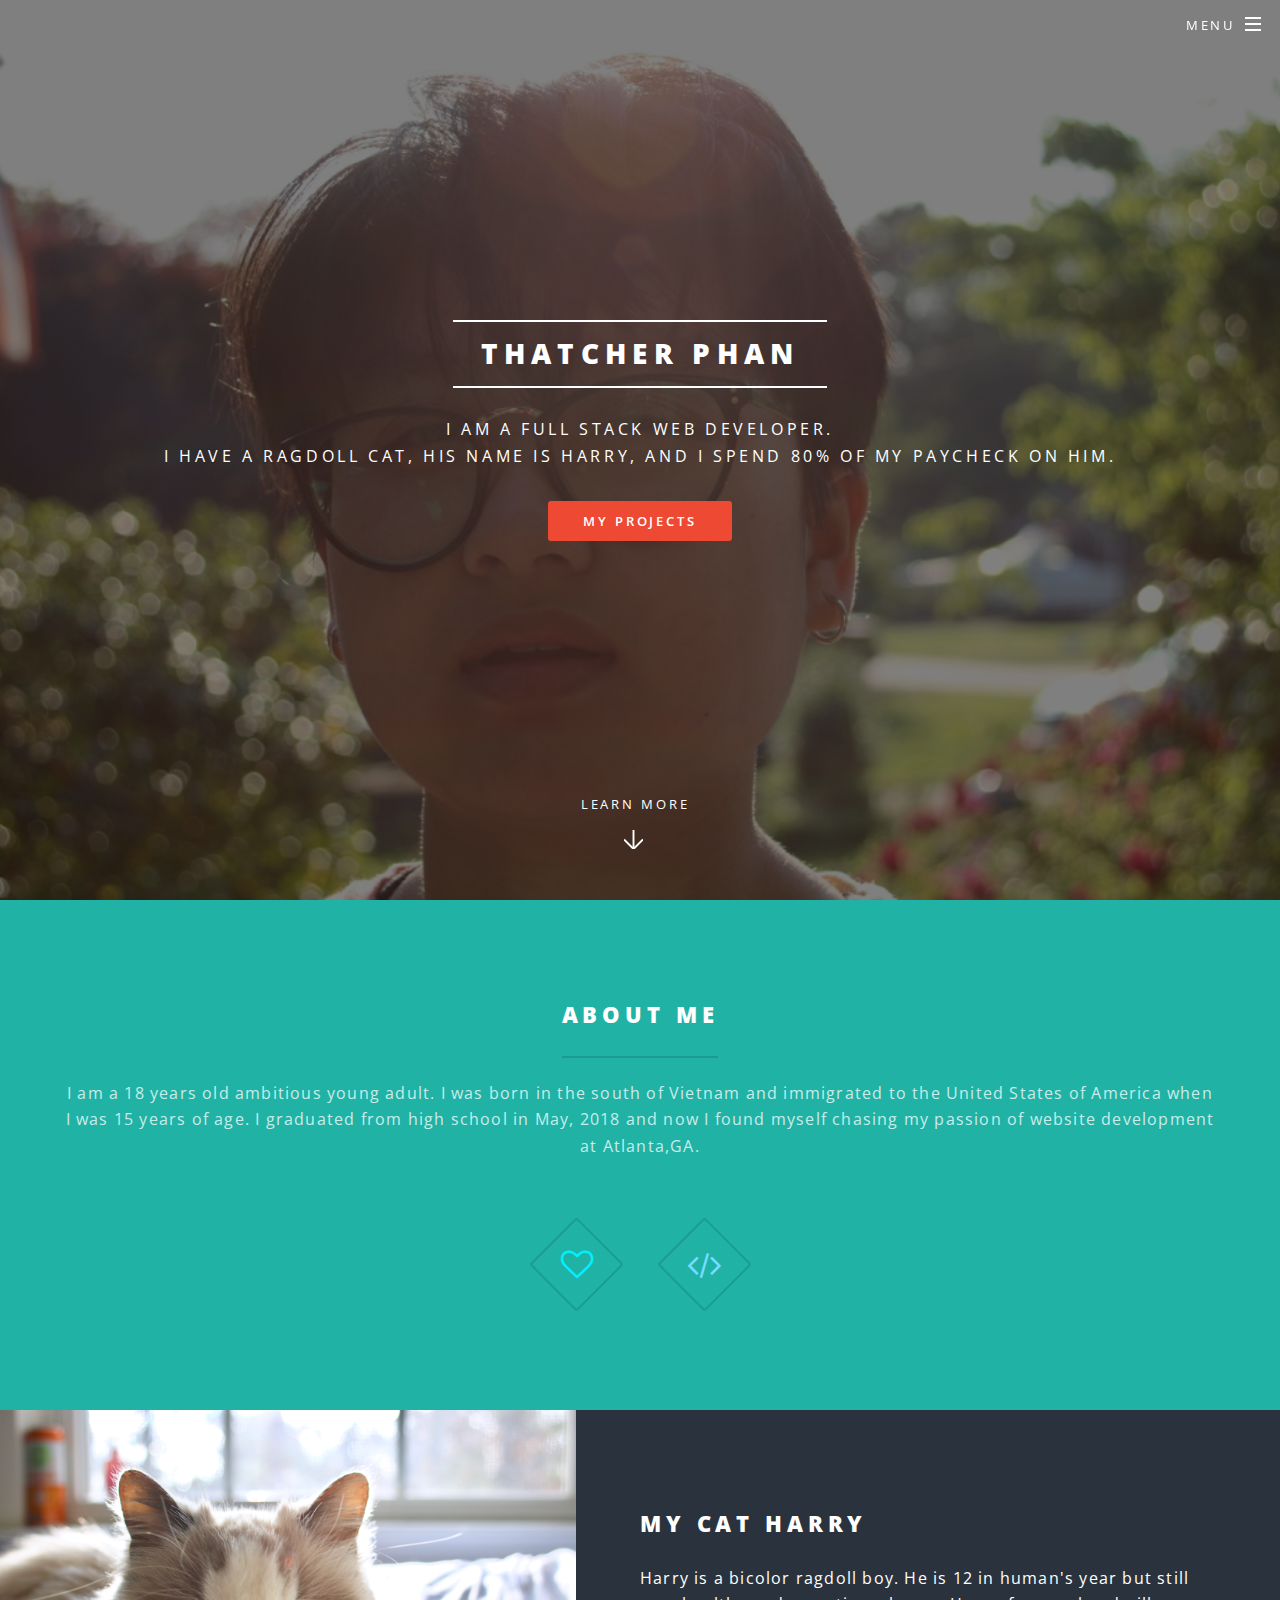
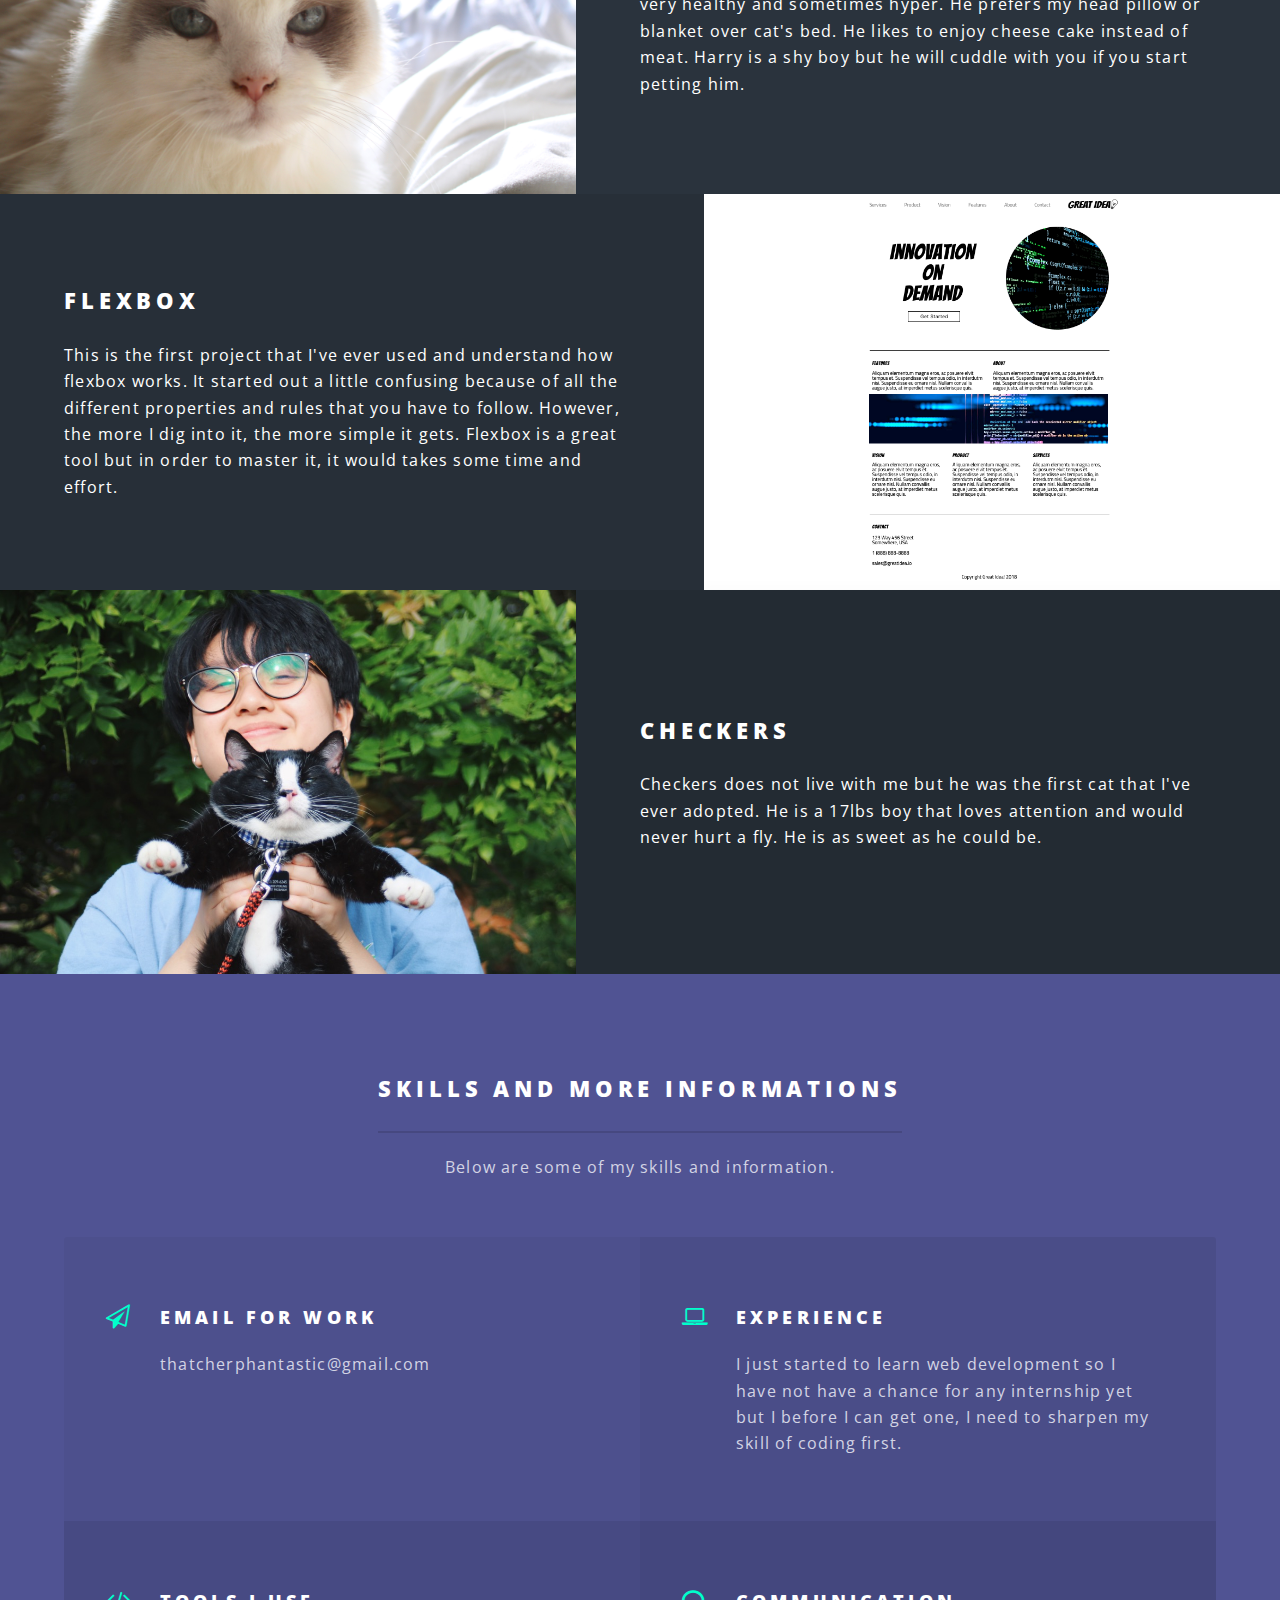
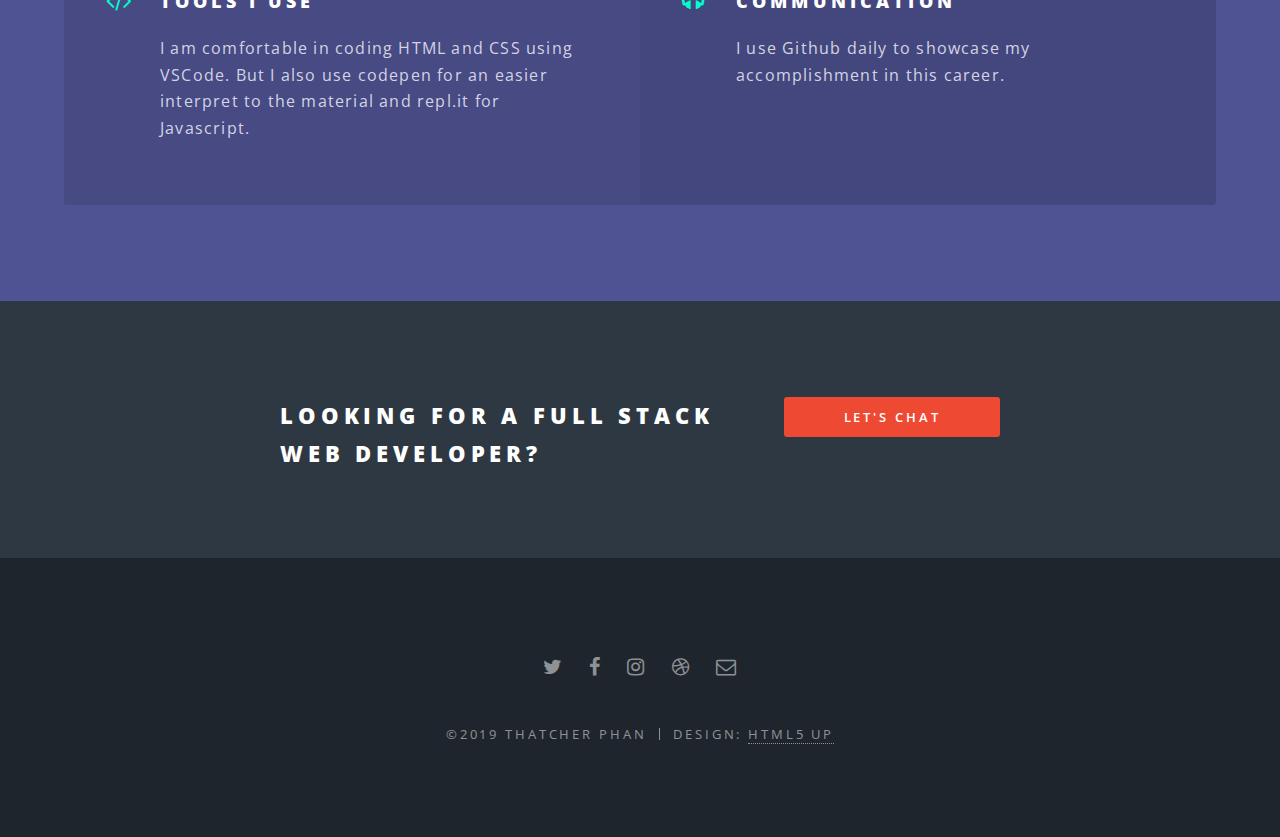
==== commit 344dd5eb: "added email" ====
--- a/index.html
+++ b/index.html
@@ -6,7 +6,7 @@
 -->
 <html>
 	<head>
-		<title>Spectral by HTML5 UP</title>
+		<title>Thatcher Phan</title>
 		<meta charset="utf-8" />
 		<meta name="viewport" content="width=device-width, initial-scale=1, user-scalable=no" />
 		<link rel="stylesheet" href="assets/css/main.css" />
@@ -102,7 +102,7 @@
 							<ul class="features">
 								<li class="icon fa-paper-plane-o">
 									<h3>Email for Work</h3>
-									<p>thatcher.phantastic@gmail.com</p>
+									<p>thatcherphantastic@gmail.com</p>
 								</li>
 								<li class="icon fa-laptop">
 									<h3>Experience</h3>
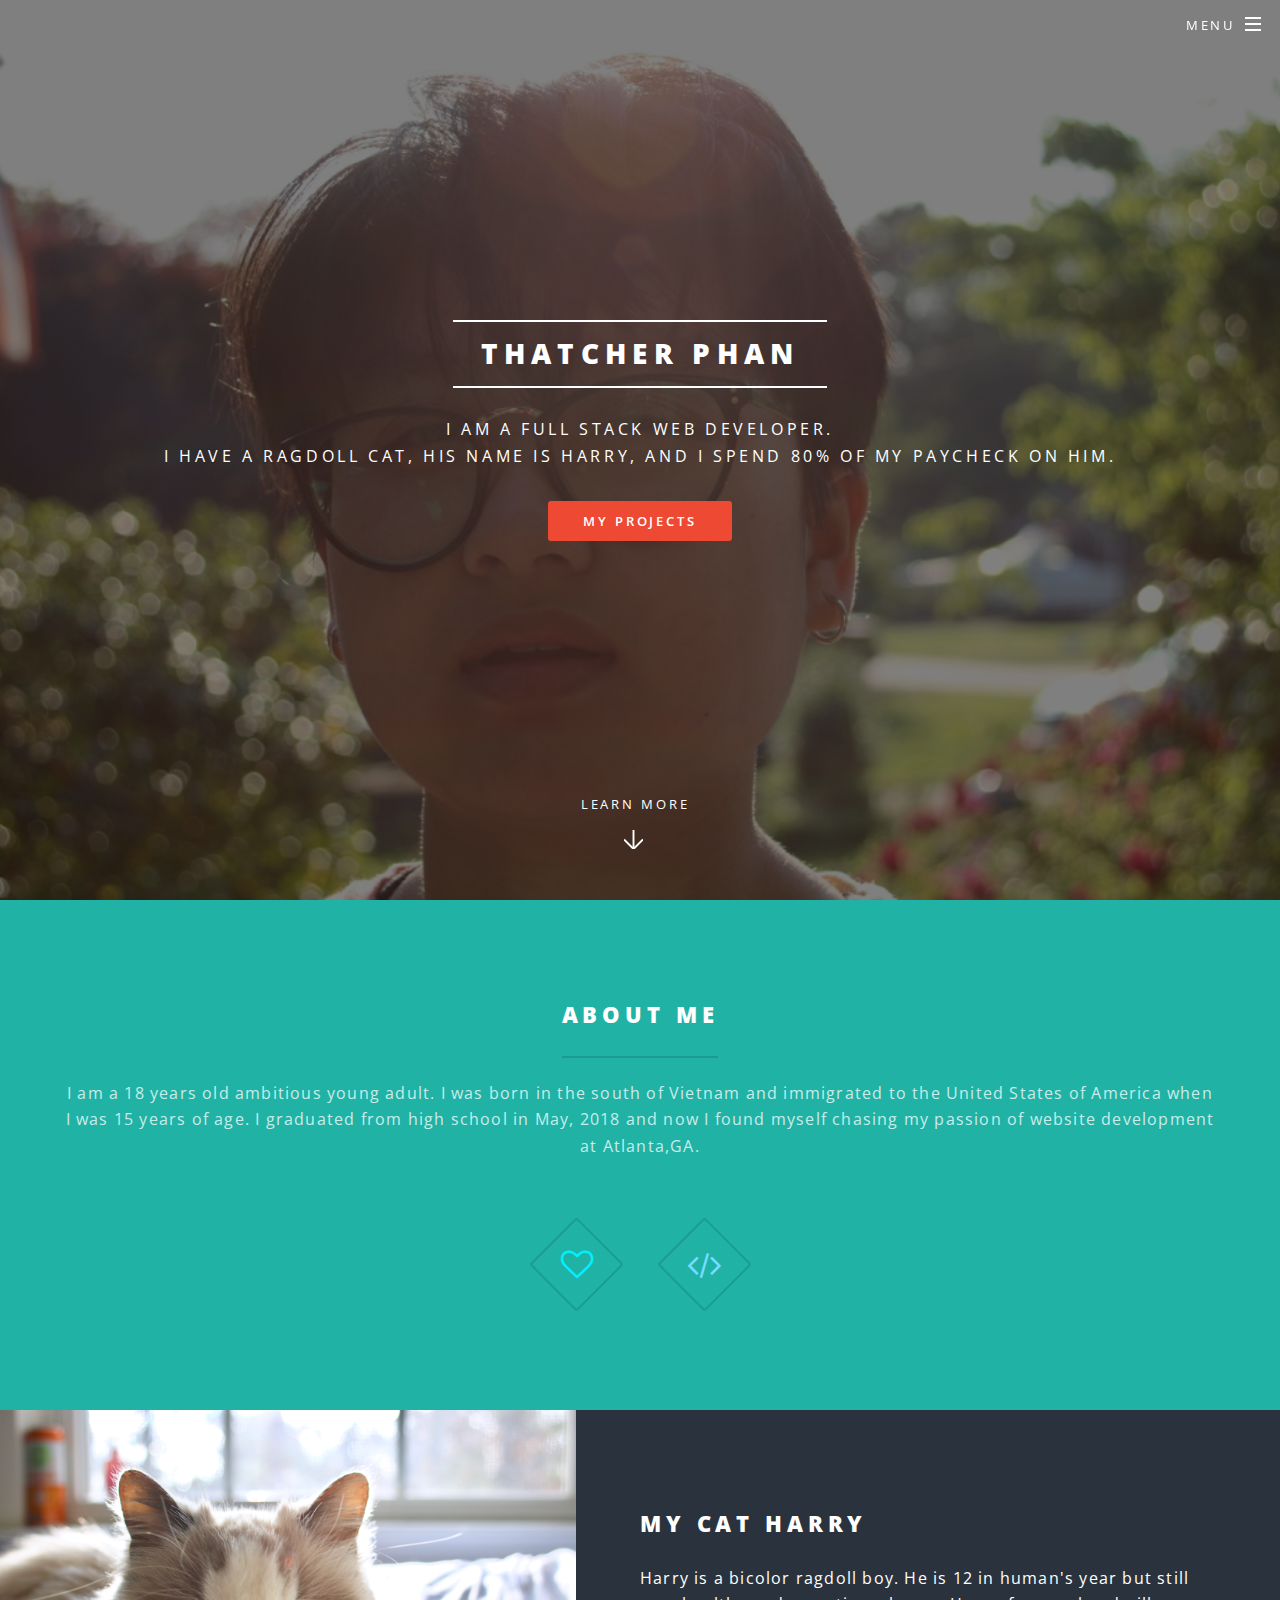
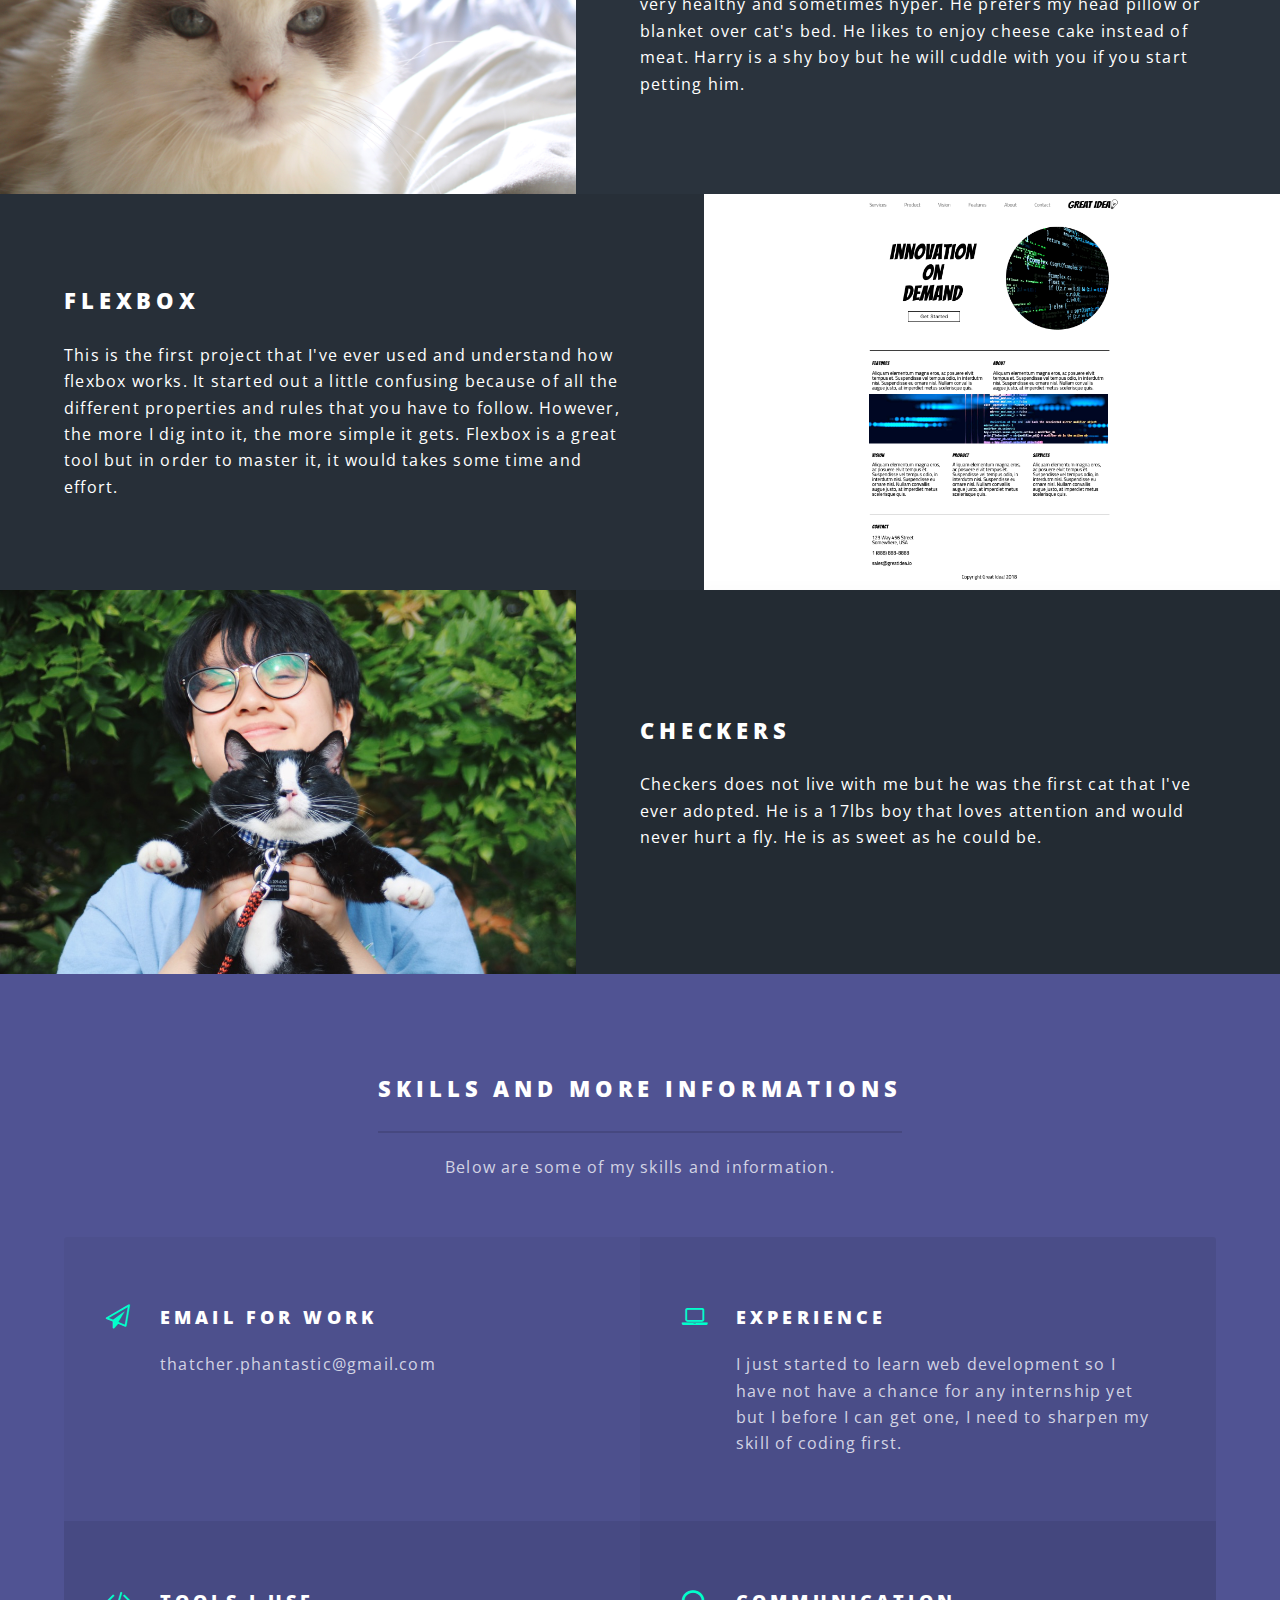
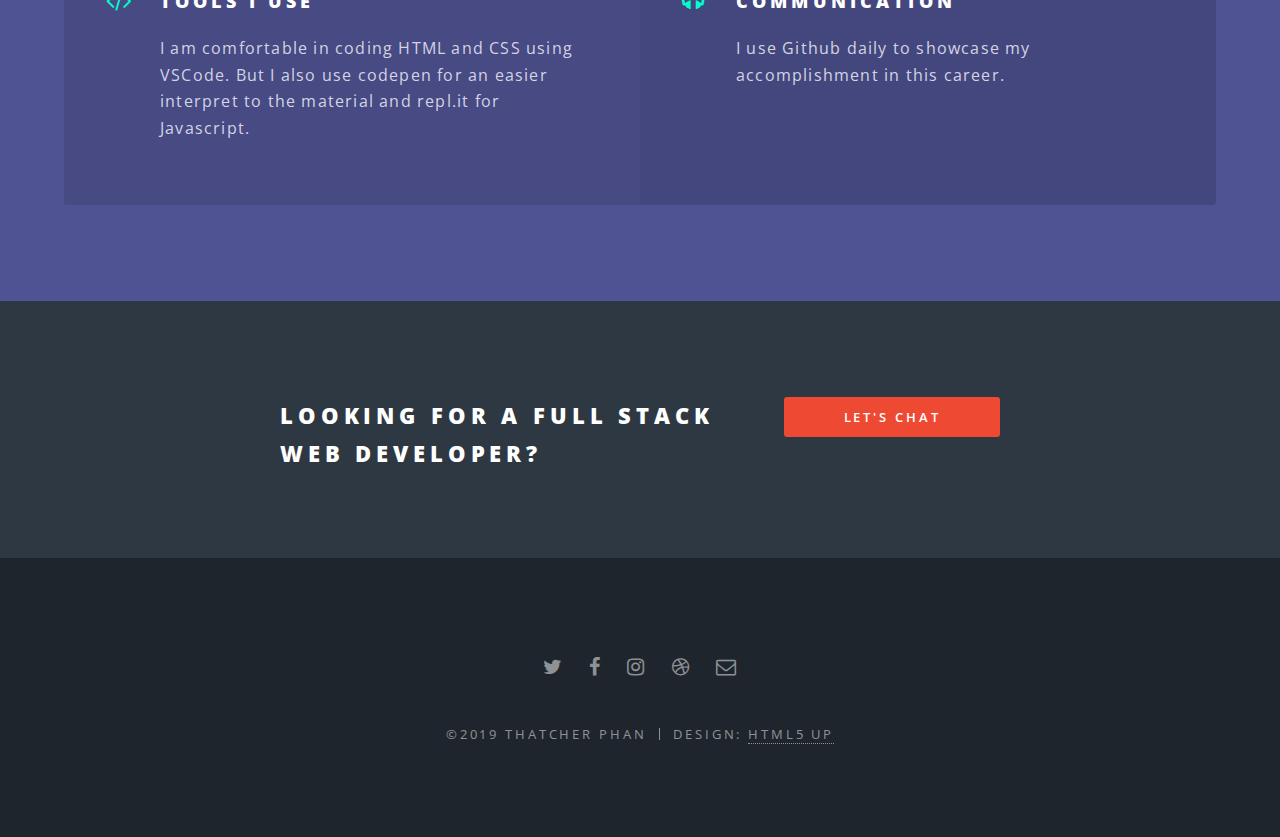
==== commit 6a8e15f9: "Merge pull request #1 from Th5tch3r/thatcher-phan" ====
--- a/index.html
+++ b/index.html
@@ -6,7 +6,7 @@
 -->
 <html>
 	<head>
-		<title>Thatcher Phan</title>
+		<title>Spectral by HTML5 UP</title>
 		<meta charset="utf-8" />
 		<meta name="viewport" content="width=device-width, initial-scale=1, user-scalable=no" />
 		<link rel="stylesheet" href="assets/css/main.css" />
@@ -102,7 +102,7 @@
 							<ul class="features">
 								<li class="icon fa-paper-plane-o">
 									<h3>Email for Work</h3>
-									<p>thatcherphantastic@gmail.com</p>
+									<p>thatcher.phantastic@gmail.com</p>
 								</li>
 								<li class="icon fa-laptop">
 									<h3>Experience</h3>
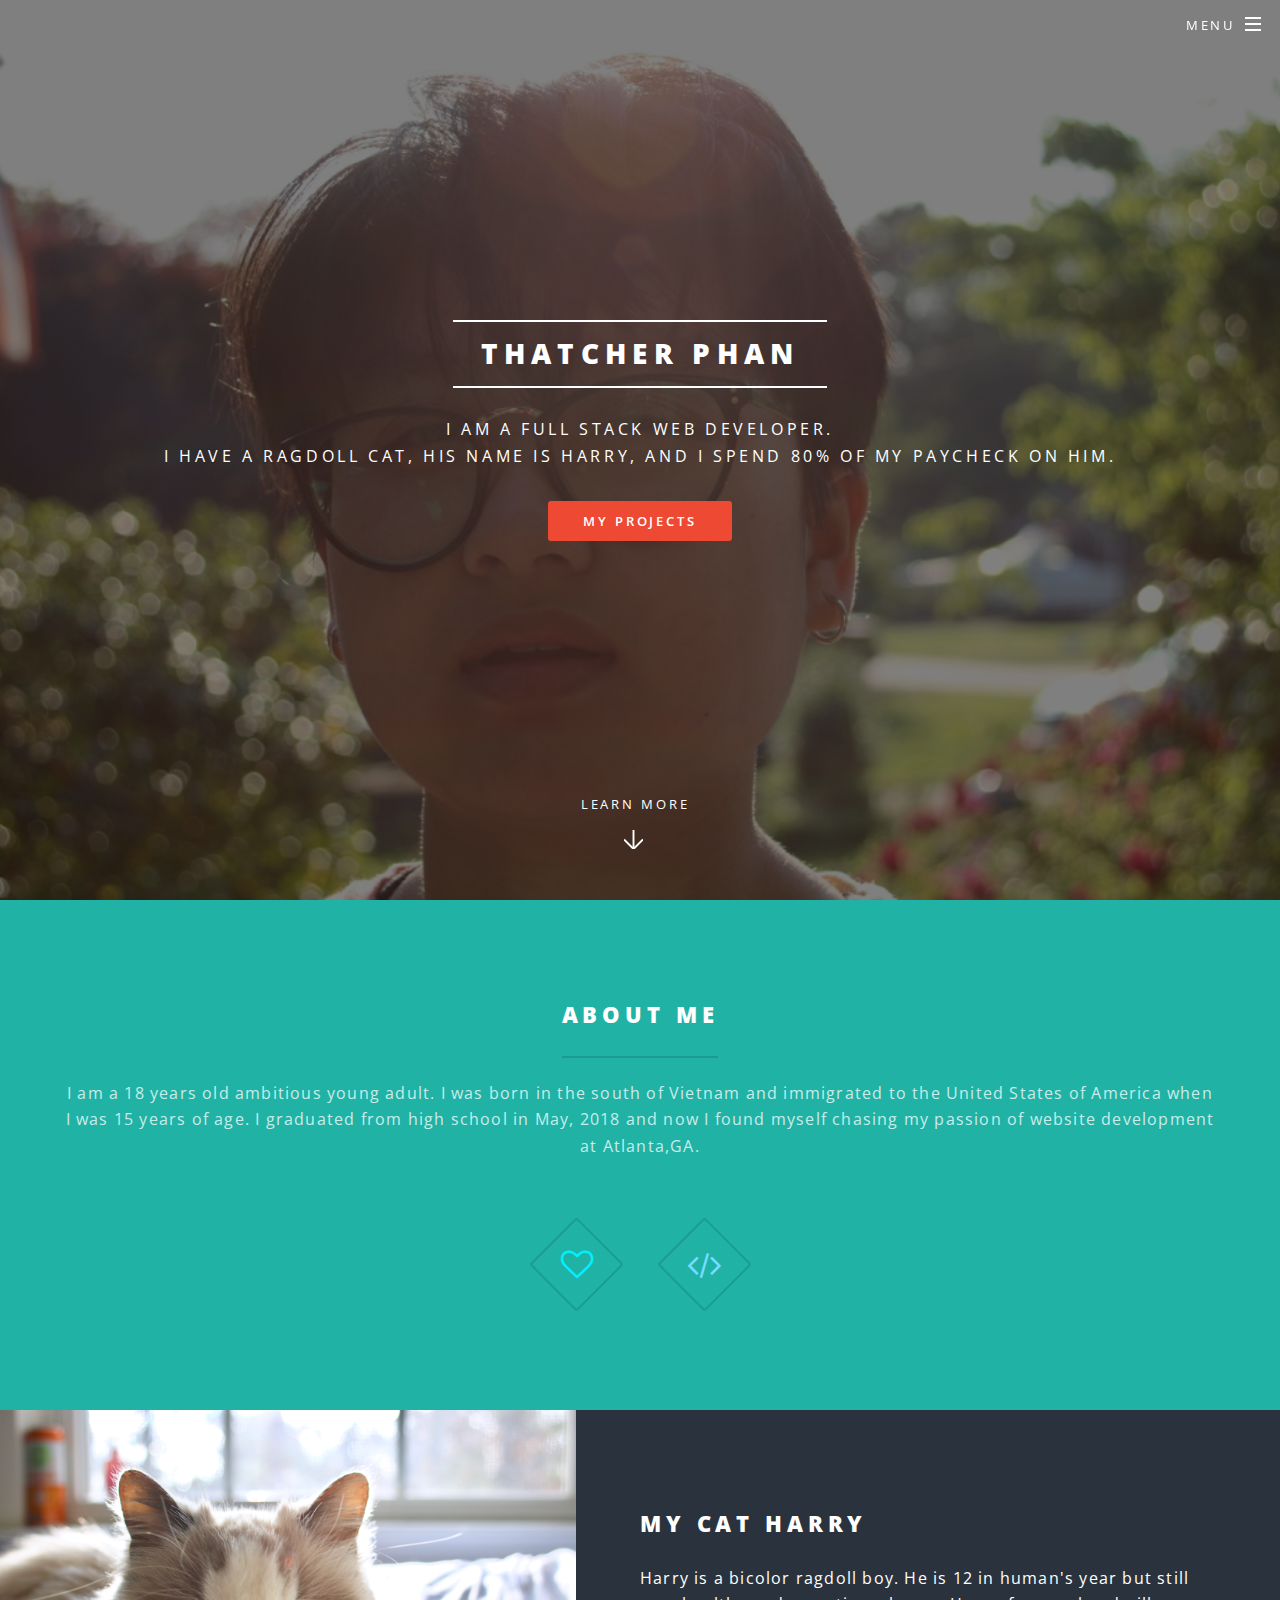
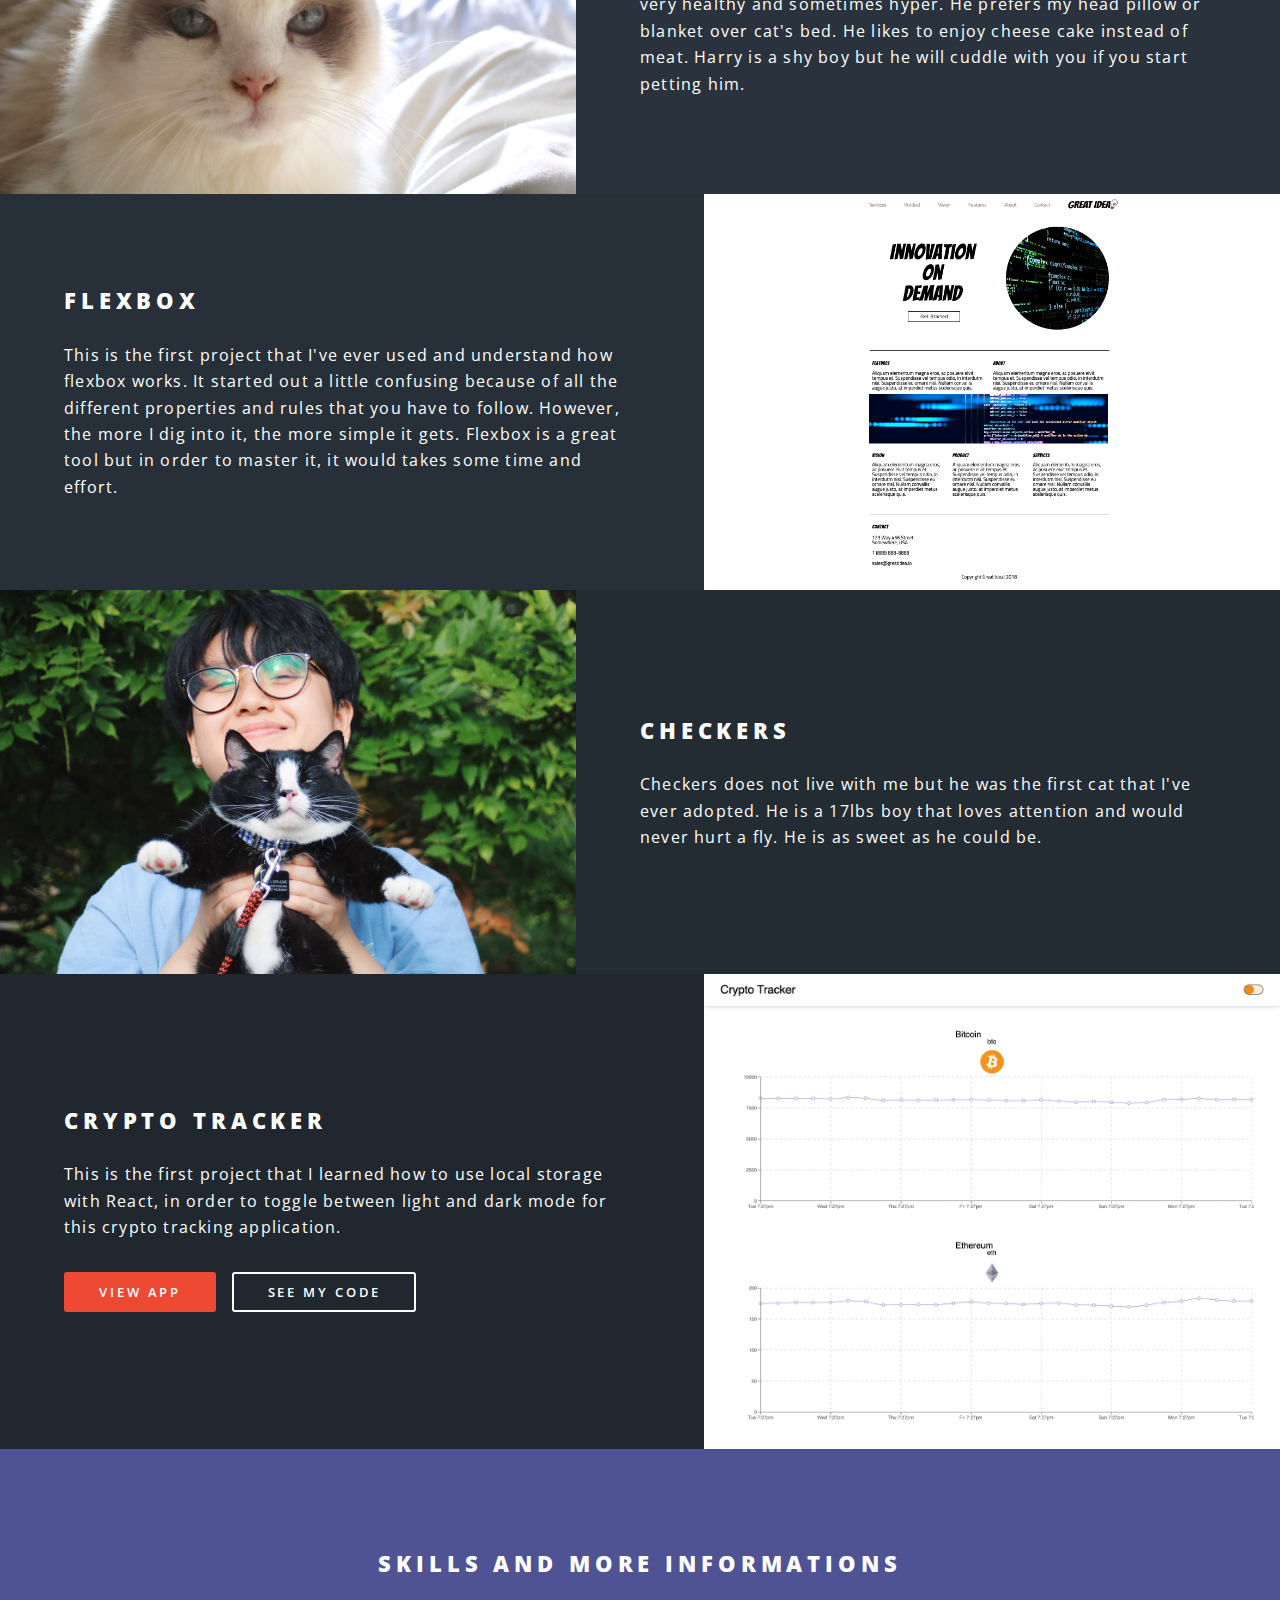
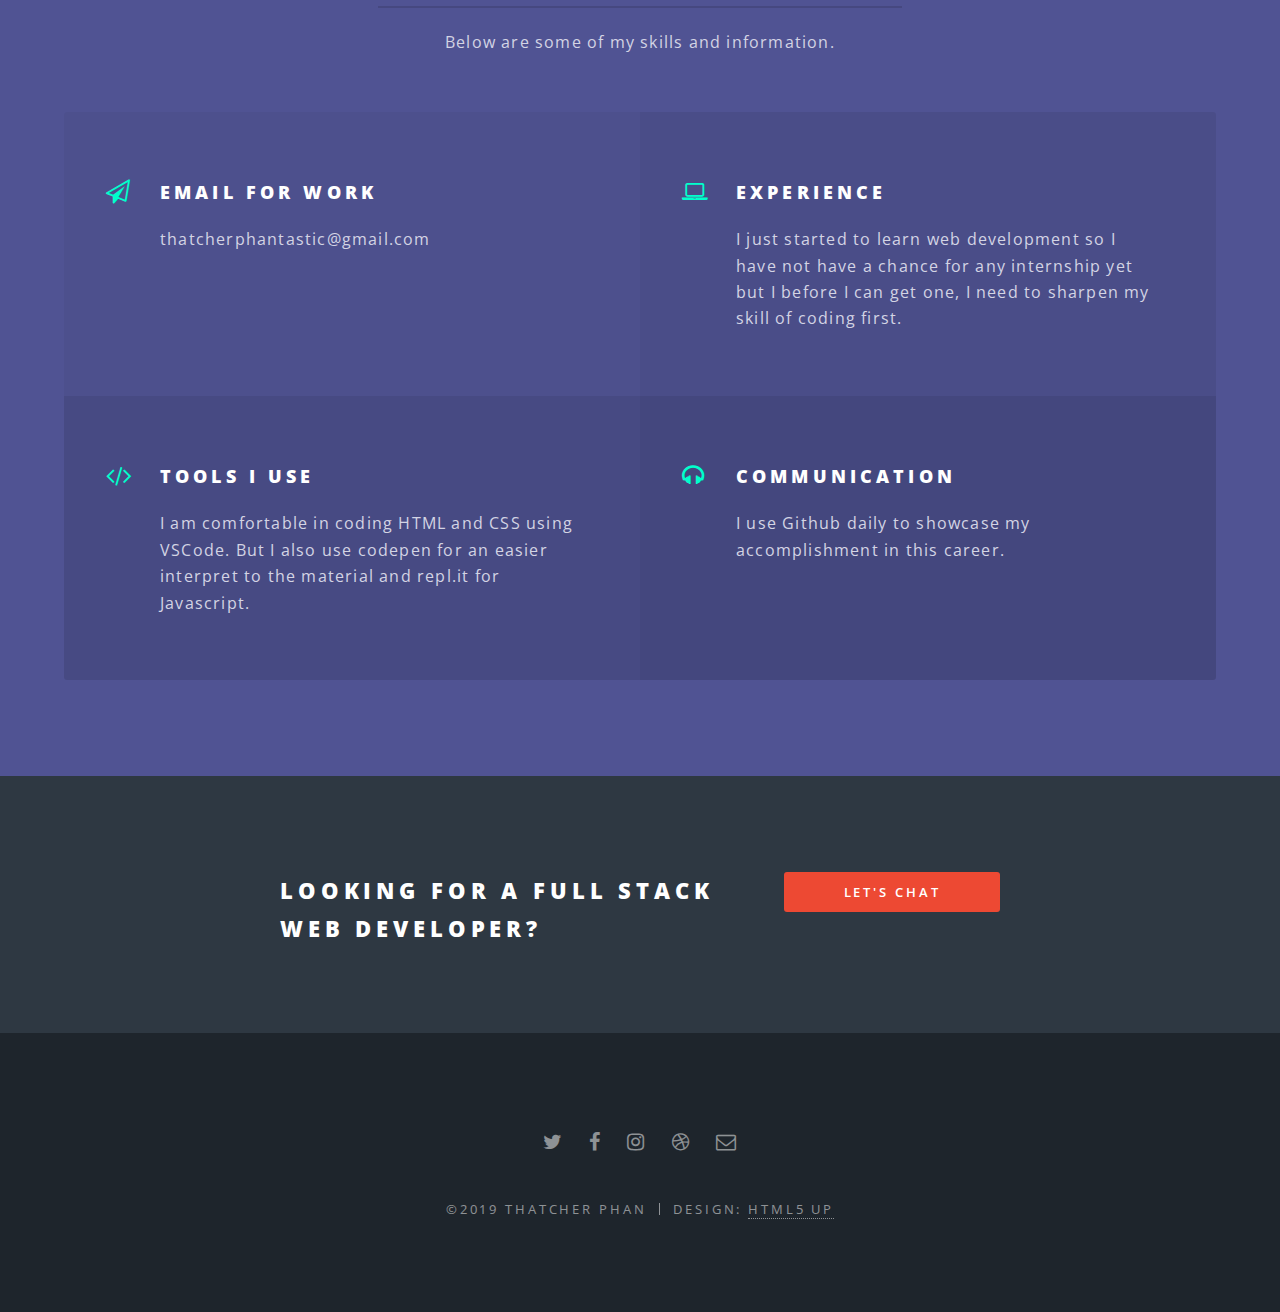
==== commit 523b1321: "edit" ====
--- a/index.html
+++ b/index.html
@@ -6,7 +6,7 @@
 -->
 <html>
 	<head>
-		<title>Spectral by HTML5 UP</title>
+		<title>Thatcher Phan</title>
 		<meta charset="utf-8" />
 		<meta name="viewport" content="width=device-width, initial-scale=1, user-scalable=no" />
 		<link rel="stylesheet" href="assets/css/main.css" />
@@ -27,8 +27,8 @@
 									<div id="menu">
 										<ul>
 											<li><a href="index.html">About Me</a></li>
-											<li><a href="generic.html">My Projects</a></li>
-											<li><a href="elements.html">Contact Me</a></li>
+											<li><a href="projects.html">My Projects</a></li>
+											<li><a href="contact.html">Contact Me</a></li>
 											<!-- <li><a href="#">Sign Up</a></li>
 											<li><a href="#">Log In</a></li> -->
 										</ul>
@@ -89,6 +89,19 @@
 								<p>Checkers does not live with me but he was the first cat that I've ever adopted. He is a 17lbs boy that loves attention and would never hurt a fly. He is as sweet as he could be.</p>
 							</div>
 						</section>
+						<section class="spotlight">
+							<div class="image"><a href="https://thatcherphan-crypto-tracker.now.sh/"><img src="images/crypto-tracker.png" alt="crypto-tracker" /></a></div><div class="content">
+								<h2>Crypto Tracker<br />
+								</h2>
+								<p>This is the first project that I learned how to use local storage with React, in order to toggle between light and dark mode for 
+									this crypto tracking application.
+								</p>
+								<ul class="actions small">
+									<li><a href="https://thatcherphan-crypto-tracker.now.sh/" class="button primary small">View App</a></li>
+									<li><a href="https://github.com/Th5tch3r/dark-mode" class="button small">See My Code</a></li>
+								</ul>
+							</div>
+						</section>
 					</section>
 
 				<!-- Three -->
@@ -102,7 +115,7 @@
 							<ul class="features">
 								<li class="icon fa-paper-plane-o">
 									<h3>Email for Work</h3>
-									<p>thatcher.phantastic@gmail.com</p>
+									<p>thatcherphantastic@gmail.com</p>
 								</li>
 								<li class="icon fa-laptop">
 									<h3>Experience</h3>
